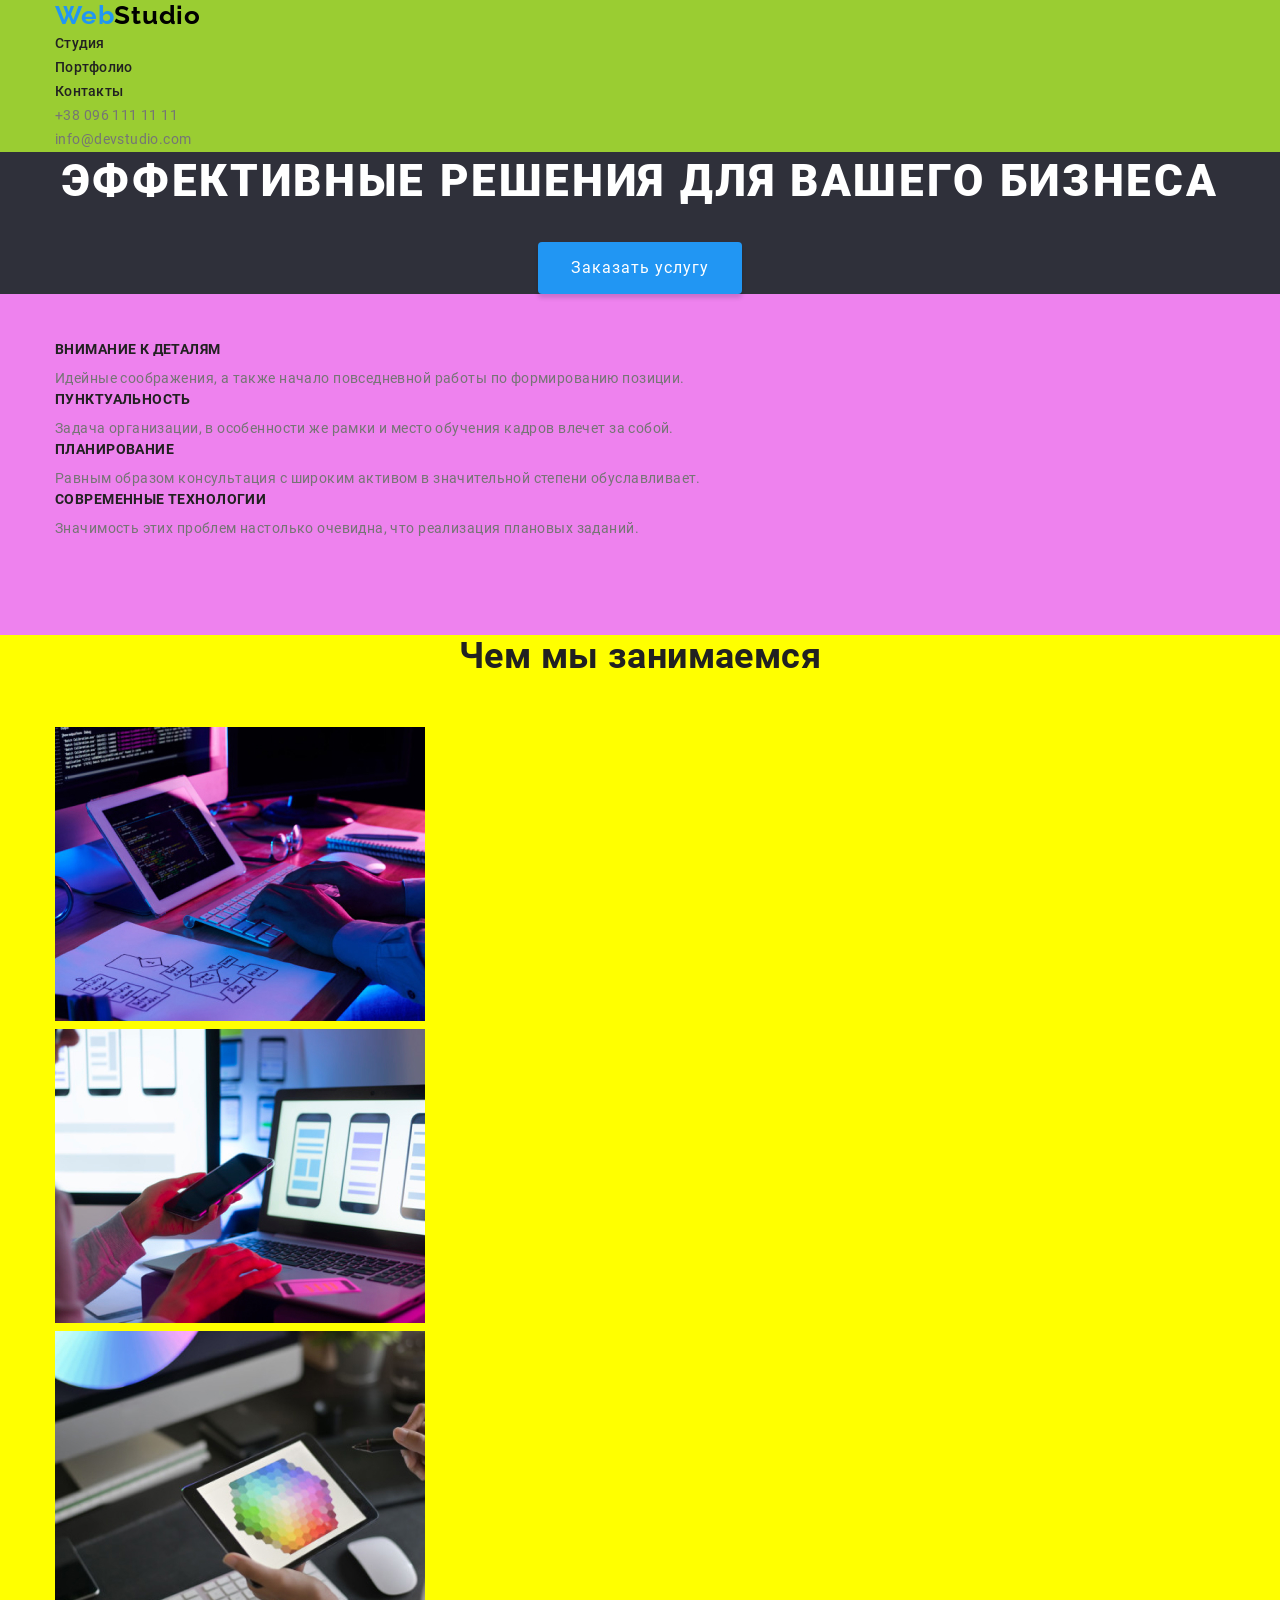
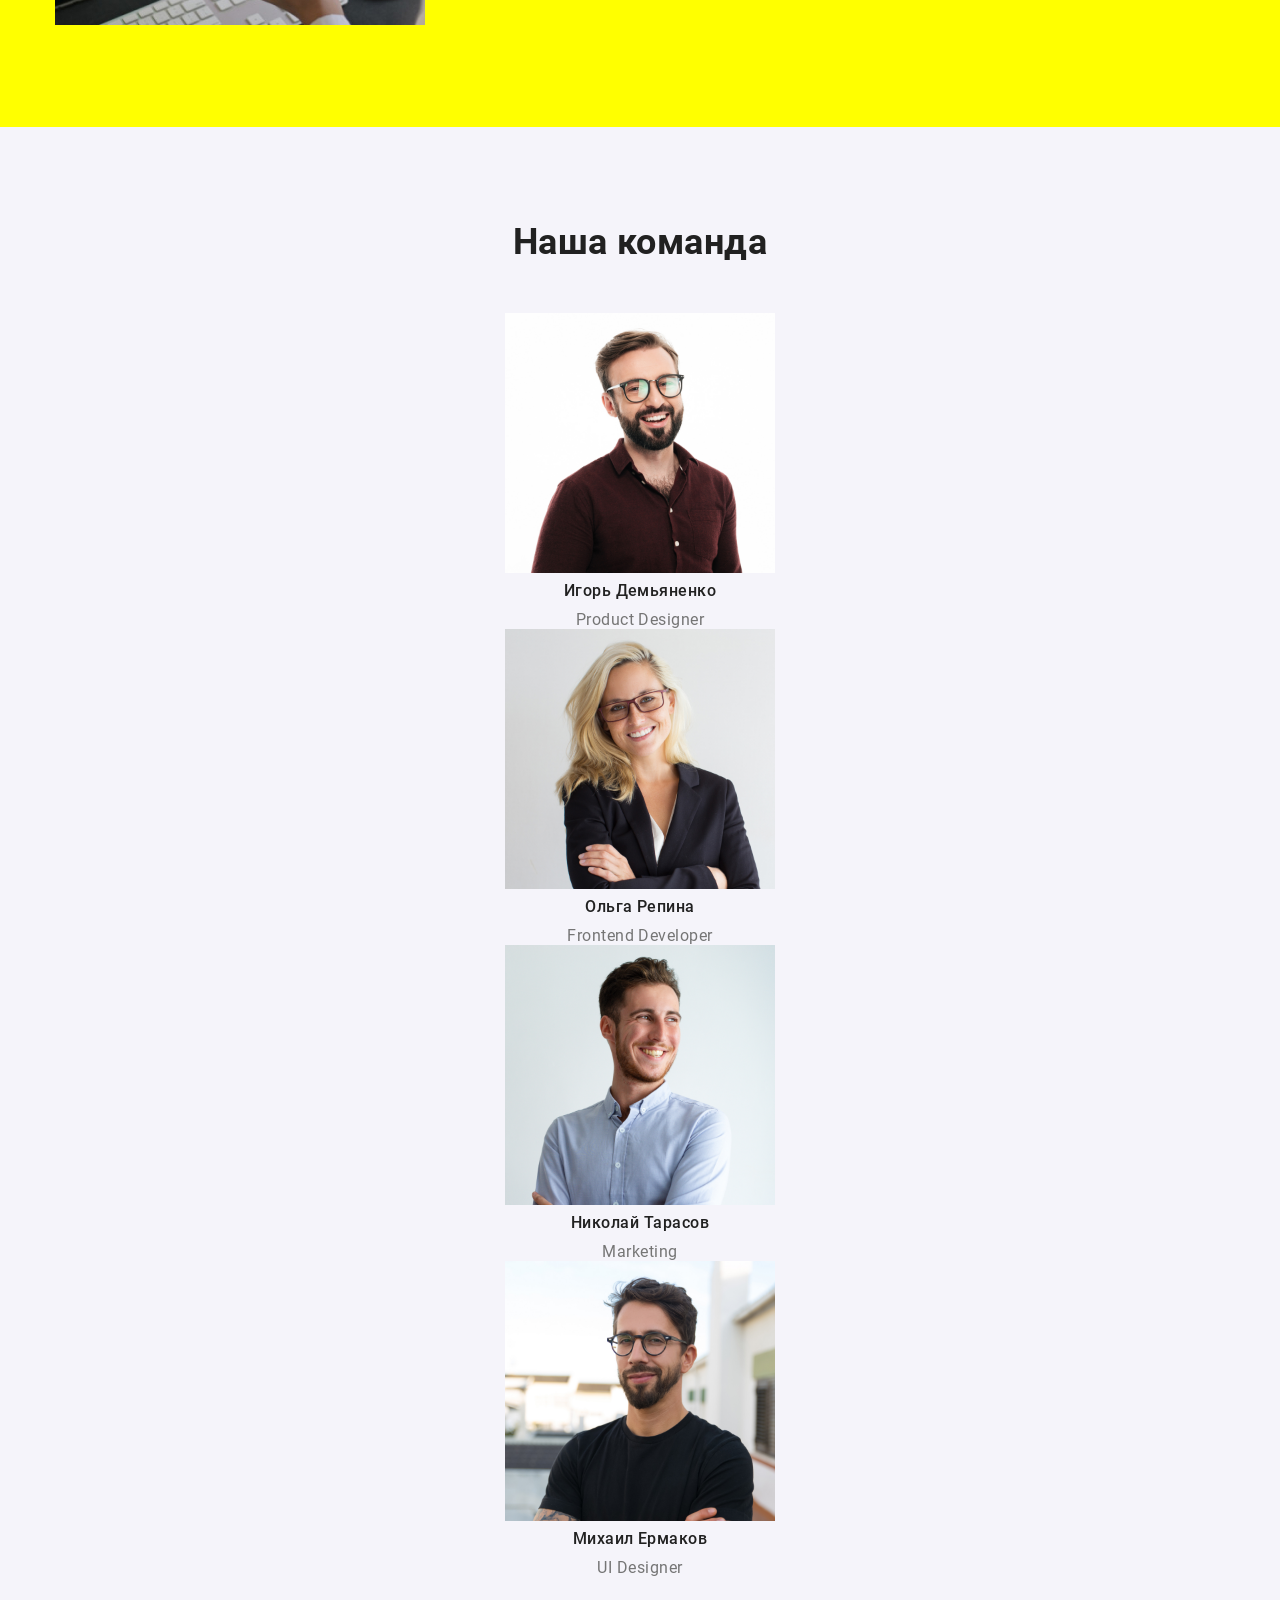
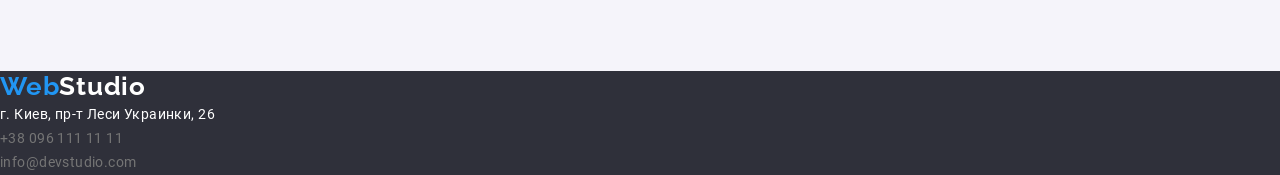
==== index.html @ e744182c "сделаны кнопки, размечены секции сделаны кнопки, размечены секции" ====
<!DOCTYPE html>
<html lang="ru">
  <head>
    <meta charset="UTF-8" />
    <meta name="viewport" content="width=device-width, initial-scale=1.0" />
    <title>вебстудия 1 страница</title>
    <link href="https://fonts.googleapis.com/css2?family=Raleway:wght@700&display=swap" rel="stylesheet">
    <link rel="stylesheet" href="https://cdnjs.cloudflare.com/ajax/libs/modern-normalize/1.0.0/modern-normalize.min.css" />
    <link rel="stylesheet" href="./css/styles.css">
  </head>
  <body>
    <!-- шапка сайта -->

    <header class="page-header">
      <div class="container">
        <nav>
        <a href="./index.html" class="logo"> Web<span class="logo-studio">Studio</span></a>

        <ul class="list">
          <li class="menu-item"><a href="./index.html" class="link menu-link">Студия</a></li>
          <li class="menu-item"><a href="./portfolio.html" class="link menu-link">Портфолио</a></li>
          <li class="menu-item"><a href="#contacts" class="link menu-link">Контакты</a></li>
        </ul>
        </nav>

        <ul class="list">
        <li><a href="tel:+380961111111" class="link">+38 096 111 11 11</a></li>
        <li><a href="mailto:info@devstudio.com" class="link">info@devstudio.com</a></li>
        </ul>
      </div>
    </header>

    <main>
      <!-- герой -->
      <section class="hero dark-bg">
        <div class="container">
          <h1 class="hero-title">Эффективные решения для вашего бизнеса</h1>
          <button class="btn" type="button">Заказать услугу</button>
        </div>        
      </section>

      <!-- особенности -->
      <section class="special">
        <div class="container">
          <h2 class="section-title" hidden>Особенности</h2>
          <ul class="list">
            <li>
              <h3 class="details-title">Внимание к деталям</h3>
              <p class="features-p">
                Идейные соображения, а также начало повседневной работы по
                формированию позиции.
              </p>
            </li>
            <li>
              <h3 class="details-title">Пунктуальность</h3>
              <p class="features-p">
                Задача организации, в особенности же рамки и место обучения кадров
                влечет за собой.
              </p>
            </li>
            <li>
              <h3 class="details-title">Планирование</h3>
              <p class="features-p">
                Равным образом консультация с широким активом в значительной
                степени обуславливает.
              </p>
            </li>
            <li>
              <h3 class="details-title">Современные технологии</h3>
              <p class="features-p">
                Значимость этих проблем настолько очевидна, что реализация
                плановых заданий.
              </p>
            </li>
          </ul>

        </div>

        
      </section>
      <!-- чем мы занимаемся -->
      <section class="exerciser">
        <div class="container">
          <h2 class="section-title">Чем мы занимаемся</h2>          
          <ul class="list">
            <li><img src="./images/box1.jpg" alt="картинка1" width="370" /></li>
            <li><img src="./images/box2.jpg" alt="картинка2" width="370" /></li>
            <li><img src="./images/box3.jpg" alt="картинка3" width="370" /></li>
          </ul>
        </div>
      </section>
      <!-- наша команда -->
      <section class="team">
        <div class="container">
          <h2 class="section-title">Наша команда</h2>
          
          <ul class="list">
            <li class="team-item">
              <img src="./images/team/foto1.jpg" alt="Игорь Демьяненко" width="270" />
              <h3 class="item-title">Игорь Демьяненко</h3>
              <p class="team-position">Product Designer</p>
            </li>
          
            <li class="team-item">
              <img src="./images//team/foto2.jpg" alt="Ольга Репина" width="270" />
              <h3 class="item-title">Ольга Репина</h3>
              <p class="team-position">Frontend Developer</p>
            </li>
          
            <li class="team-item">
              <img src="./images//team/foto3.jpg" alt="Николай Тарасов" width="270" />
              <h3 class="item-title">Николай Тарасов</h3>
              <p class="team-position">Marketing</p>
            </li>
          
            <li class="team-item">
              <img src="./images//team/foto4.jpg" alt="Михаил Ермаков" width="270" />
              <h3 class="item-title">Михаил Ермаков</h3>
              <p class="team-position">UI Designer</p>
            </li>
          </ul>

        </div>
        
      </section>
    </main>

    <!--подвал страницы-->
    <footer class="dark-bg">
      <a href="./index.html" class="logo"> Web<span class="logofooter-studio">Studio</span></a>

      <address class="addres-style" id="contacts">
        <ul class="list">
          <li><a href="https://goo.gl/maps/w4ZzttCR3XMQxua66" class="link addres" target="_blank" rel="noopener noreferer">г. Киев, пр-т Леси Украинки, 26</a></li>
          <li><a href="tel:+380961111111" class="link">+38 096 111 11 11</a></li>
          <li><a href="mailto:info@devstudio.com" class="link">info@devstudio.com</a></li>
        </ul>
      
      </address>
    </footer>
  </body>
</html>
---- css/styles.css ----
/* roboto-regular - latin_cyrillic */
@font-face {
  font-family: "Roboto";
  font-style: normal;
  font-weight: 400;
  src: url("../fonts/roboto/roboto-v20-latin_cyrillic-regular.eot"); /* IE9 Compat Modes */
  src: local("Roboto"), local("Roboto-Regular"),
    url("../fonts/roboto/roboto-v20-latin_cyrillic-regular.eot?#iefix")
      format("embedded-opentype"),
    /* IE6-IE8 */ url("../fonts/roboto/roboto-v20-latin_cyrillic-regular.woff2")
      format("woff2"),
    /* Super Modern Browsers */
      url("../fonts/roboto/roboto-v20-latin_cyrillic-regular.woff")
      format("woff"),
    /* Modern Browsers */
      url("../fonts/roboto/roboto-v20-latin_cyrillic-regular.ttf")
      format("truetype"),
    /* Safari, Android, iOS */
      url("../fonts/roboto/roboto-v20-latin_cyrillic-regular.svg#Roboto")
      format("svg"); /* Legacy iOS */
}
/* roboto-500 - latin_cyrillic */
@font-face {
  font-family: "Roboto";
  font-style: normal;
  font-weight: 500;
  src: url("../fonts/roboto/roboto-v20-latin_cyrillic-500.eot");
  src: local("Roboto Medium"), local("Roboto-Medium"),
    url("../fonts/roboto/roboto-v20-latin_cyrillic-500.eot?#iefix")
      format("embedded-opentype"),
    url("../fonts/roboto/roboto-v20-latin_cyrillic-500.woff2") format("woff2"),
    url("../fonts/roboto/roboto-v20-latin_cyrillic-500.woff") format("woff"),
    url("../fonts/roboto/roboto-v20-latin_cyrillic-500.ttf") format("truetype"),
    url("../fonts/roboto/roboto-v20-latin_cyrillic-500.svg#Roboto")
      format("svg");
}
/* roboto-700 - latin_cyrillic */
@font-face {
  font-family: "Roboto";
  font-style: normal;
  font-weight: 700;
  src: url("../fonts/roboto/roboto-v20-latin_cyrillic-700.eot"); /* IE9 Compat Modes */
  src: local("Roboto Bold"), local("Roboto-Bold"),
    url("../fonts/roboto/roboto-v20-latin_cyrillic-700.eot?#iefix")
      format("embedded-opentype"),
    /* IE6-IE8 */ url("../fonts/roboto/roboto-v20-latin_cyrillic-700.woff2")
      format("woff2"),
    /* Super Modern Browsers */
      url("../fonts/roboto/roboto-v20-latin_cyrillic-700.woff") format("woff"),
    /* Modern Browsers */
      url("../fonts/roboto/roboto-v20-latin_cyrillic-700.ttf")
      format("truetype"),
    /* Safari, Android, iOS */
      url("../fonts/roboto/roboto-v20-latin_cyrillic-700.svg#Roboto")
      format("svg"); /* Legacy iOS */
}
/* roboto-900 - latin_cyrillic */
@font-face {
  font-family: "Roboto";
  font-style: normal;
  font-weight: 900;
  src: url("../fonts/roboto/roboto-v20-latin_cyrillic-900.eot"); /* IE9 Compat Modes */
  src: local("Roboto Black"), local("Roboto-Black"),
    url("../fonts/roboto/roboto-v20-latin_cyrillic-900.eot?#iefix")
      format("embedded-opentype"),
    /* IE6-IE8 */ url("../fonts/roboto/roboto-v20-latin_cyrillic-900.woff2")
      format("woff2"),
    /* Super Modern Browsers */
      url("../fonts/roboto/roboto-v20-latin_cyrillic-900.woff") format("woff"),
    /* Modern Browsers */
      url("../fonts/roboto/roboto-v20-latin_cyrillic-900.ttf")
      format("truetype"),
    /* Safari, Android, iOS */
      url("../fonts/roboto/roboto-v20-latin_cyrillic-900.svg#Roboto")
      format("svg"); /* Legacy iOS */
}

html {
  box-sizing: border-box;
}
*,
*::before,
*::after {
  box-sizing: inherit;
}

img {
  display: inline-block;
  max-width: 100%;
  height: auto;
}

h1,
h2,
h3,
p {
  margin-top: 0;
}

.container {
  width: 1200px;
  padding-left: 15px;
  padding-right: 15px;
  margin-left: auto;
  margin-right: auto;
}

.page-header {
  background-color: yellowgreen;
}
.special {
  padding-top: 47px;
  padding-bottom: 94px;
  background-color: violet;
}

.exerciser {
  padding-bottom: 94px;
  background-color: yellow;
}
.container-progect {
  width: 1200px;
  padding-left: 15px;
  padding-right: 15px;
  background-color: violet;
  margin-left: auto;
  margin-right: auto;
}

:root {
  --main-text-cl: #757575;
  --accent-cl: #2196f3;
  --title-cl: #212121;
  --section-cl: #f5f4fa;
  --white-cl: #ffffff;
  --hero-cl: #2f303a;
  --footer-cl: #000000;
}

body {
  font-family: "Roboto", sans-serif;
  font-size: 14px;
  line-height: 1.714;
  letter-spacing: 0.03em;
  color: var(--main-text-cl);
  margin: 0;
}

.logo {
  font-family: Raleway;
  font-style: normal;
  font-weight: 700;
  font-size: 26px;
  line-height: 1.192;
  letter-spacing: 0.03em;
  color: var(--accent-cl);
  text-decoration: none;
}

.logo-studio {
  color: black;
}

.logofooter-studio {
  color: white;
}

.link {
  color: inherit;
  text-decoration: none;
}
.link:hover,
.link:focus {
  color: var(--accent-cl);
}

.hero {
  text-align: center;
}

.hero-title {
  font-family: inherit;
  font-weight: 900;
  font-size: 44px;
  line-height: 1.36;
  letter-spacing: 0.06em;
  text-transform: uppercase;
  color: var(--white-cl);
  margin-bottom: 30px;
}

.btn {
  font-family: inherit;
  font-weight: 400;
  font-size: 16px;
  line-height: 1.875;
  letter-spacing: 0.06em;
  text-align: center;
  border-radius: 4px;
  box-shadow: 0px 4px 4px rgba(0, 0, 0, 0.15);
  color: var(--white-cl);
  background-color: var(--accent-cl);
  padding: 10px 32px;
  display: inline-block;
  min-width: 200px;
  border: 1px solid transparent;
}

.btn:hover,
.btn:focus {
  color: var(--accent-cl);
  background-color: var(--white-cl);
}

.section-title {
  font-family: inherit;
  font-weight: 700;
  font-size: 36px;
  line-height: 1.167;
  text-align: center;
  color: var(--title-cl);
  margin-bottom: 50px;
}

.details-title {
  font-weight: 700;
  font-size: 14px;
  line-height: 1.1429;
  letter-spacing: 0.03em;
  text-transform: uppercase;
  color: var(--title-cl);
  margin-bottom: 10px;
}

.features-p {
  margin-bottom: 0;
}
.filtr {
  margin-bottom: 34px;
}
.btn-filtr {
  font-family: inherit;
  font-weight: 500;
  font-size: 16px;
  line-height: 1.625;
  letter-spacing: 0.03em;
  color: var(--title-cl);
  background-color: var(--section-cl);
  display: inline-block;
  text-align: center;
  border-radius: 4px;
  padding: 6px 22px;
  min-width: 73px;
  border: 1px solid transparent;
}

.btn-filtr:hover,
.btn-filtr:focus {
  color: var(--white-cl);
  background-color: var(--accent-cl);
}

.menu-link {
  font-weight: 500;
  font-size: 14px;
  line-height: 1.143;
  letter-spacing: 0.02em;
  color: var(--title-cl);
}

.team {
  padding-top: 94px;
  padding-bottom: 94px;
  background-color: var(--section-cl);
}
.item-title {
  font-weight: 500;
  font-size: 16px;
  line-height: 1.1875;
  letter-spacing: 0.03em;
  color: var(--title-cl);
  margin-bottom: 10px;
}

.team-position {
  font-weight: 400;
  font-size: 16px;
  line-height: 1.1875;
  letter-spacing: 0.03em;
  color: var(--main-text-cl);
  margin-bottom: 0;
}
.team-item {
  text-align: center;
}

.addres {
  color: var(--white-cl);
}
.addres-style {
  font-style: normal;
}
.dark-bg {
  background-color: var(--hero-cl);
}

.list {
  list-style: none;
  padding: 0;
  margin: 0;
}

.projects {
  font-weight: 700;
  font-size: 18px;
  line-height: 2;
  letter-spacing: 0.06em;
  color: var(--title-cl);
  margin-bottom: 4px;
}
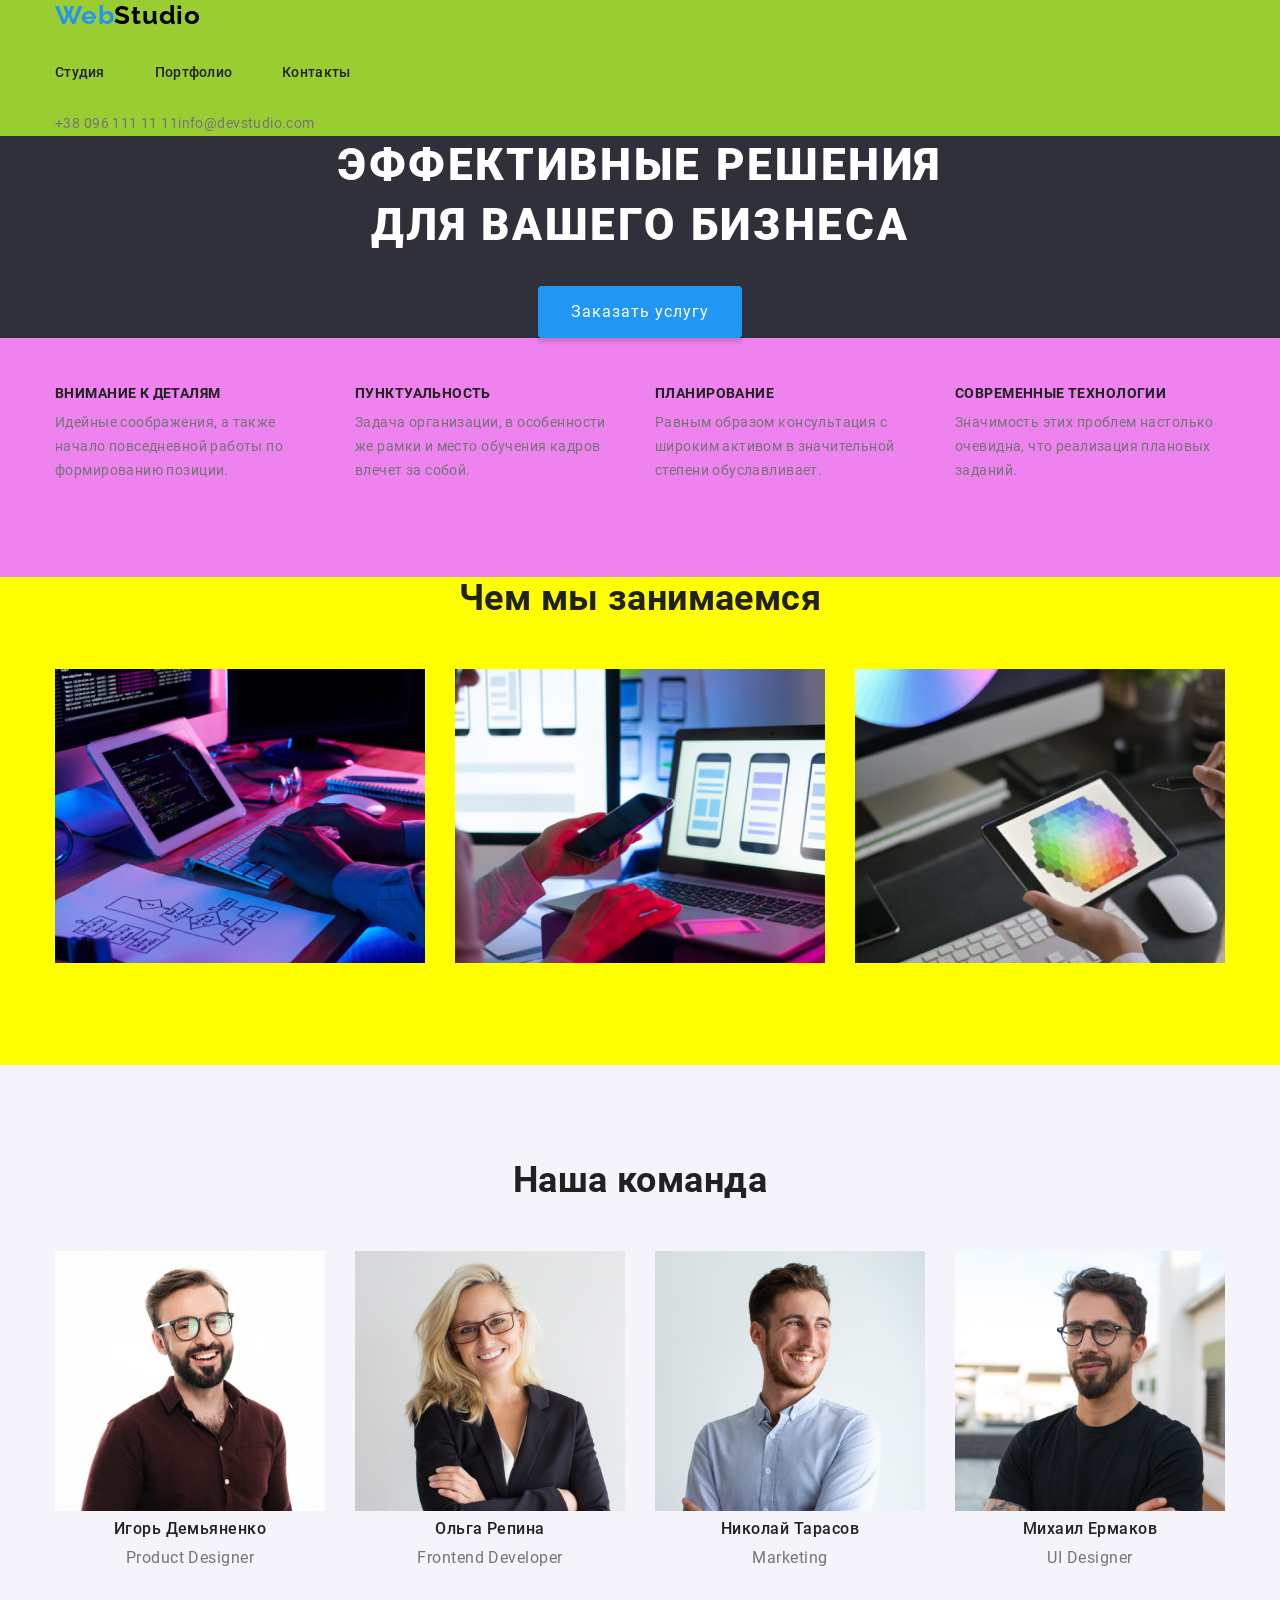
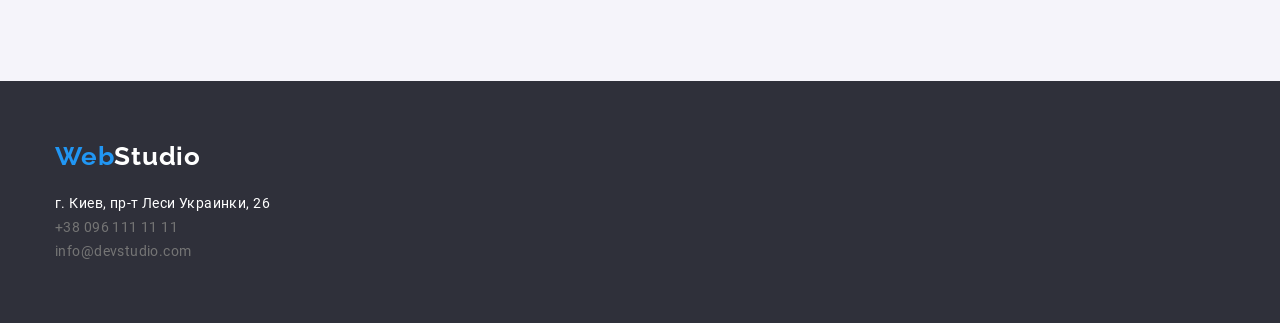
==== commit de98fe9e: "сделаны некоторые секции и блоки" ====
--- a/index.html
+++ b/index.html
@@ -16,16 +16,16 @@
         <nav>
         <a href="./index.html" class="logo"> Web<span class="logo-studio">Studio</span></a>
 
-        <ul class="list">
-          <li class="menu-item"><a href="./index.html" class="link menu-link">Студия</a></li>
-          <li class="menu-item"><a href="./portfolio.html" class="link menu-link">Портфолио</a></li>
-          <li class="menu-item"><a href="#contacts" class="link menu-link">Контакты</a></li>
+        <ul class="list site-nav">
+          <li class="item"><a href="./index.html" class="link">Студия</a></li>
+          <li class="item"><a href="./portfolio.html" class="link">Портфолио</a></li>
+          <li class="item"><a href="#contacts" class="link">Контакты</a></li>
         </ul>
         </nav>
 
-        <ul class="list">
-        <li><a href="tel:+380961111111" class="link">+38 096 111 11 11</a></li>
-        <li><a href="mailto:info@devstudio.com" class="link">info@devstudio.com</a></li>
+        <ul class="list auth-nav">
+        <li class="item><a href="tel:+380961111111" class="link">+38 096 111 11 11</a></li>
+        <li class="item><a href="mailto:info@devstudio.com" class="link">info@devstudio.com</a></li>
         </ul>
       </div>
     </header>
@@ -33,7 +33,7 @@
     <main>
       <!-- герой -->
       <section class="hero dark-bg">
-        <div class="container">
+        <div class="hero-content">
           <h1 class="hero-title">Эффективные решения для вашего бизнеса</h1>
           <button class="btn" type="button">Заказать услугу</button>
         </div>        
@@ -43,29 +43,29 @@
       <section class="special">
         <div class="container">
           <h2 class="section-title" hidden>Особенности</h2>
-          <ul class="list">
-            <li>
+          <ul class="list features">
+            <li class="features-box">
               <h3 class="details-title">Внимание к деталям</h3>
               <p class="features-p">
                 Идейные соображения, а также начало повседневной работы по
                 формированию позиции.
               </p>
             </li>
-            <li>
+            <li class="features-box">
               <h3 class="details-title">Пунктуальность</h3>
               <p class="features-p">
                 Задача организации, в особенности же рамки и место обучения кадров
                 влечет за собой.
               </p>
             </li>
-            <li>
+            <li class="features-box">
               <h3 class="details-title">Планирование</h3>
               <p class="features-p">
                 Равным образом консультация с широким активом в значительной
                 степени обуславливает.
               </p>
             </li>
-            <li>
+            <li class="features-box">
               <h3 class="details-title">Современные технологии</h3>
               <p class="features-p">
                 Значимость этих проблем настолько очевидна, что реализация
@@ -82,7 +82,7 @@
       <section class="exerciser">
         <div class="container">
           <h2 class="section-title">Чем мы занимаемся</h2>          
-          <ul class="list">
+          <ul class="list features">
             <li><img src="./images/box1.jpg" alt="картинка1" width="370" /></li>
             <li><img src="./images/box2.jpg" alt="картинка2" width="370" /></li>
             <li><img src="./images/box3.jpg" alt="картинка3" width="370" /></li>
@@ -94,7 +94,7 @@
         <div class="container">
           <h2 class="section-title">Наша команда</h2>
           
-          <ul class="list">
+          <ul class="list team-display">
             <li class="team-item">
               <img src="./images/team/foto1.jpg" alt="Игорь Демьяненко" width="270" />
               <h3 class="item-title">Игорь Демьяненко</h3>
@@ -118,6 +118,7 @@
               <h3 class="item-title">Михаил Ермаков</h3>
               <p class="team-position">UI Designer</p>
             </li>
+                        
           </ul>
 
         </div>
@@ -126,17 +127,18 @@
     </main>
 
     <!--подвал страницы-->
-    <footer class="dark-bg">
-      <a href="./index.html" class="logo"> Web<span class="logofooter-studio">Studio</span></a>
-
-      <address class="addres-style" id="contacts">
-        <ul class="list">
-          <li><a href="https://goo.gl/maps/w4ZzttCR3XMQxua66" class="link addres" target="_blank" rel="noopener noreferer">г. Киев, пр-т Леси Украинки, 26</a></li>
-          <li><a href="tel:+380961111111" class="link">+38 096 111 11 11</a></li>
-          <li><a href="mailto:info@devstudio.com" class="link">info@devstudio.com</a></li>
-        </ul>
-      
-      </address>
+    <footer class="dark-bg footer">
+      <div class="container">
+        <a href="./index.html" class="logo"> Web<span class="logofooter-studio">Studio</span></a>
+        <address id="contacts">
+          <ul class="list addres">
+              <li><a href="https://goo.gl/maps/w4ZzttCR3XMQxua66" class="link addres-style" target="_blank" rel="noopener noreferer">г.
+        Киев, пр-т Леси Украинки, 26</a></li>
+              <li><a href="tel:+380961111111" class="link">+38 096 111 11 11</a></li>
+              <li><a href="mailto:info@devstudio.com" class="link">info@devstudio.com</a></li>
+          </ul>
+        </address>
+      </div>     
     </footer>
   </body>
 </html>
--- a/css/styles.css
+++ b/css/styles.css
@@ -75,58 +75,6 @@
       format("svg"); /* Legacy iOS */
 }
 
-html {
-  box-sizing: border-box;
-}
-*,
-*::before,
-*::after {
-  box-sizing: inherit;
-}
-
-img {
-  display: inline-block;
-  max-width: 100%;
-  height: auto;
-}
-
-h1,
-h2,
-h3,
-p {
-  margin-top: 0;
-}
-
-.container {
-  width: 1200px;
-  padding-left: 15px;
-  padding-right: 15px;
-  margin-left: auto;
-  margin-right: auto;
-}
-
-.page-header {
-  background-color: yellowgreen;
-}
-.special {
-  padding-top: 47px;
-  padding-bottom: 94px;
-  background-color: violet;
-}
-
-.exerciser {
-  padding-bottom: 94px;
-  background-color: yellow;
-}
-.container-progect {
-  width: 1200px;
-  padding-left: 15px;
-  padding-right: 15px;
-  background-color: violet;
-  margin-left: auto;
-  margin-right: auto;
-}
-
 :root {
   --main-text-cl: #757575;
   --accent-cl: #2196f3;
@@ -137,6 +85,10 @@
   --footer-cl: #000000;
 }
 
+html {
+  box-sizing: border-box;
+}
+
 body {
   font-family: "Roboto", sans-serif;
   font-size: 14px;
@@ -146,6 +98,107 @@
   margin: 0;
 }
 
+h1,
+h2,
+h3,
+p {
+  margin-top: 0;
+}
+
+img {
+  display: inline-block;
+  max-width: 100%;
+  height: auto;
+}
+
+*,
+*::before,
+*::after {
+  box-sizing: inherit;
+}
+
+.container {
+  width: 1200px;
+  padding-left: 15px;
+  padding-right: 15px;
+  margin-left: auto;
+  margin-right: auto;
+}
+
+.page-header {
+  background-color: yellowgreen;
+}
+.site-nav {
+  display: flex;
+  /* width: 294px;
+  justify-content: space-between; Задать вопрос в табличку*/
+}
+.site-nav .item:not(:last-child) {
+  margin-right: 50px;
+}
+.site-nav .link {
+  display: block;
+  padding-top: 32px;
+  padding-bottom: 32px;
+
+  color: var(--title-cl);
+  font-weight: 500;
+  font-size: 14px;
+  line-height: 1.143;
+  letter-spacing: 0.02em;
+}
+.auth-nav {
+  display: flex;
+}
+.auth-nav .item:not(:last-child) {
+  margin-right: 50px;
+}
+.nav-progect {
+  display: flex;
+  justify-content: space-between;
+  width: 611px;
+}
+.progect-set {
+  display: flex;
+  flex-wrap: wrap;
+  justify-content: space-between;
+}
+.features {
+  display: flex;
+  justify-content: space-between;
+}
+.features-box {
+  width: 270px;
+  padding-right: ;
+}
+.features-p {
+  margin-bottom: 0;
+}
+.team-display {
+  display: flex;
+  justify-content: space-between;
+}
+.special {
+  padding-top: 47px;
+  padding-bottom: 94px;
+  background-color: violet;
+}
+
+.exerciser {
+  padding-bottom: 94px;
+  background-color: yellow;
+}
+.progect-container {
+  width: 1200px;
+  padding-left: 15px;
+  padding-right: 15px;
+  padding-top: 94px;
+  padding-bottom: 94px;
+  margin-left: auto;
+  margin-right: auto;
+  background-color: violet;
+}
+
 .logo {
   font-family: Raleway;
   font-style: normal;
@@ -163,6 +216,8 @@
 
 .logofooter-studio {
   color: white;
+  margin-bottom: 20px;
+  display: inline-block;
 }
 
 .link {
@@ -188,7 +243,11 @@
   color: var(--white-cl);
   margin-bottom: 30px;
 }
-
+.hero-content {
+  max-width: 696px;
+  margin-left: auto;
+  margin-right: auto;
+}
 .btn {
   font-family: inherit;
   font-weight: 400;
@@ -232,10 +291,9 @@
   margin-bottom: 10px;
 }
 
-.features-p {
-  margin-bottom: 0;
-}
 .filtr {
+  display: flex;
+  justify-content: center;
   margin-bottom: 34px;
 }
 .btn-filtr {
@@ -252,6 +310,7 @@
   padding: 6px 22px;
   min-width: 73px;
   border: 1px solid transparent;
+  margin-bottom: 16px;
 }
 
 .btn-filtr:hover,
@@ -261,11 +320,6 @@
 }
 
 .menu-link {
-  font-weight: 500;
-  font-size: 14px;
-  line-height: 1.143;
-  letter-spacing: 0.02em;
-  color: var(--title-cl);
 }
 
 .team {
@@ -288,18 +342,24 @@
   line-height: 1.1875;
   letter-spacing: 0.03em;
   color: var(--main-text-cl);
-  margin-bottom: 0;
+  margin-bottom: 20px;
 }
 .team-item {
   text-align: center;
 }
 
 .addres {
+  font-style: normal;
+}
+
+.addres-style {
   color: var(--white-cl);
 }
-.addres-style {
-  font-style: normal;
-}
+/*
+.addres:not(:last-child) {
+  margin-bottom: 6px;
+}
+*/
 .dark-bg {
   background-color: var(--hero-cl);
 }
@@ -310,6 +370,11 @@
   margin: 0;
 }
 
+.footer {
+  padding-top: 60px;
+  padding-bottom: 60px;
+}
+
 .projects {
   font-weight: 700;
   font-size: 18px;
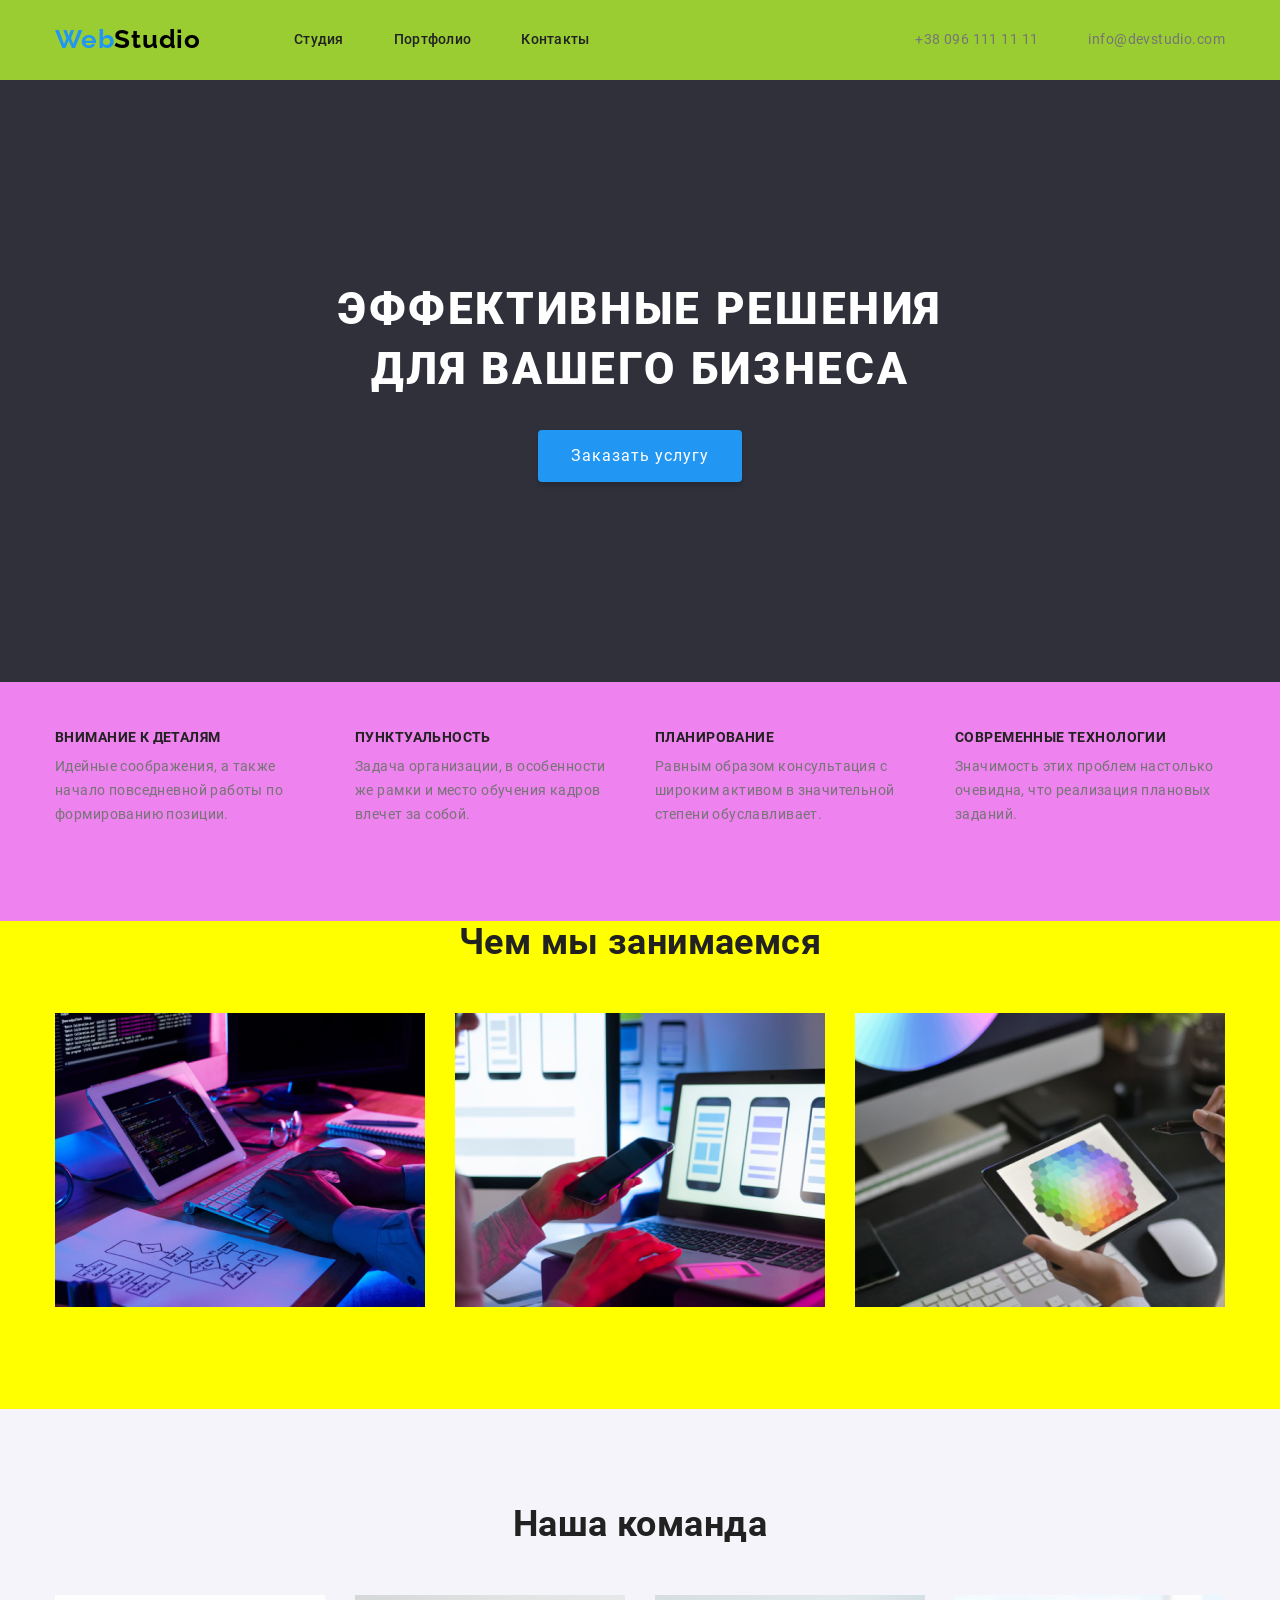
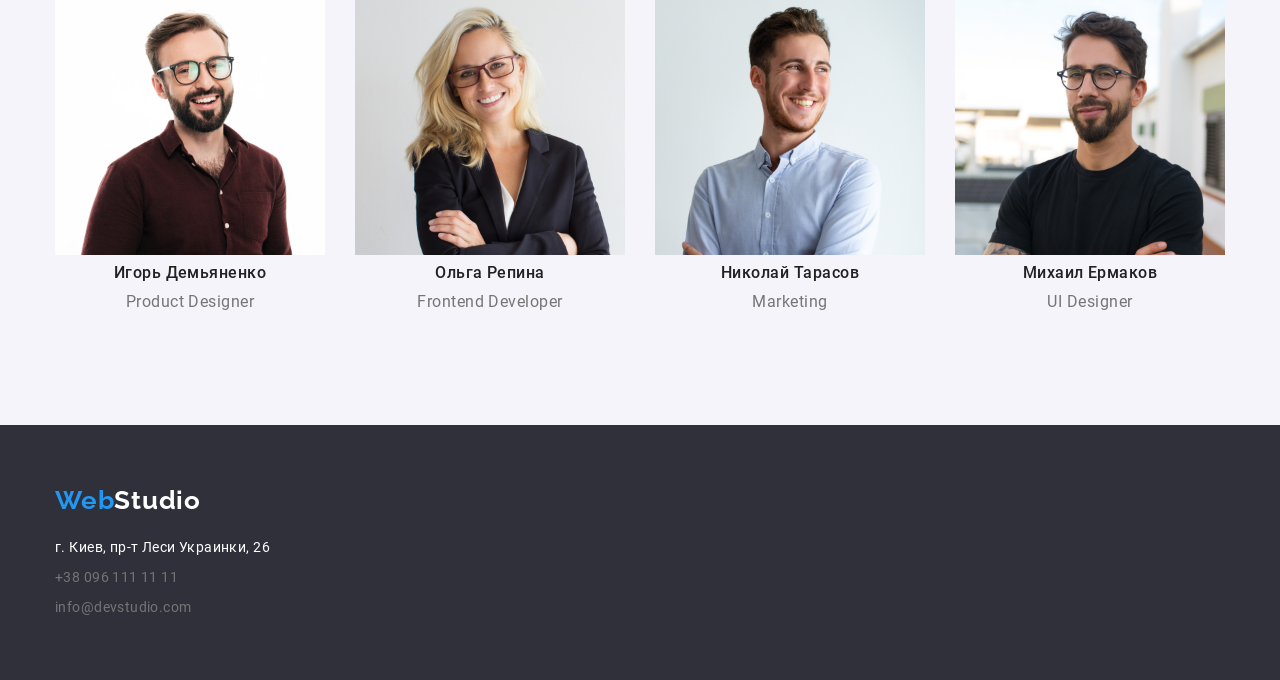
==== commit fe11655f: "сдеана разметка, сетка сдеана разметка, сетка с применением формул calc, секции залиты цветом." ====
--- a/index.html
+++ b/index.html
@@ -12,8 +12,8 @@
     <!-- шапка сайта -->
 
     <header class="page-header">
-      <div class="container">
-        <nav>
+      <div class="container header-container">
+        <nav class="navigation">
         <a href="./index.html" class="logo"> Web<span class="logo-studio">Studio</span></a>
 
         <ul class="list site-nav">
@@ -24,8 +24,8 @@
         </nav>
 
         <ul class="list auth-nav">
-        <li class="item><a href="tel:+380961111111" class="link">+38 096 111 11 11</a></li>
-        <li class="item><a href="mailto:info@devstudio.com" class="link">info@devstudio.com</a></li>
+        <li class="item"><a href="tel:+380961111111" class="link">+38 096 111 11 11</a></li>
+        <li class="item"><a href="mailto:info@devstudio.com" class="link">info@devstudio.com</a></li>
         </ul>
       </div>
     </header>
@@ -94,7 +94,7 @@
         <div class="container">
           <h2 class="section-title">Наша команда</h2>
           
-          <ul class="list team-display">
+          <ul class="list team-list">
             <li class="team-item">
               <img src="./images/team/foto1.jpg" alt="Игорь Демьяненко" width="270" />
               <h3 class="item-title">Игорь Демьяненко</h3>
@@ -132,10 +132,10 @@
         <a href="./index.html" class="logo"> Web<span class="logofooter-studio">Studio</span></a>
         <address id="contacts">
           <ul class="list addres">
-              <li><a href="https://goo.gl/maps/w4ZzttCR3XMQxua66" class="link addres-style" target="_blank" rel="noopener noreferer">г.
+              <li class="addres-item"><a href="https://goo.gl/maps/w4ZzttCR3XMQxua66" class="link addres-style" target="_blank" rel="noopener noreferer">г.
         Киев, пр-т Леси Украинки, 26</a></li>
-              <li><a href="tel:+380961111111" class="link">+38 096 111 11 11</a></li>
-              <li><a href="mailto:info@devstudio.com" class="link">info@devstudio.com</a></li>
+              <li class="addres-item"><a href="tel:+380961111111" class="link">+38 096 111 11 11</a></li>
+              <li class="addres-item"><a href="mailto:info@devstudio.com" class="link">info@devstudio.com</a></li>
           </ul>
         </address>
       </div>     
--- a/css/styles.css
+++ b/css/styles.css
@@ -125,22 +125,52 @@
   margin-right: auto;
 }
 
+.progect-container {
+  width: 1200px;
+  padding-left: 15px;
+  padding-right: 15px;
+  margin-top: 94px;
+  margin-bottom: 94px;
+  margin-left: auto;
+  margin-right: auto;
+  background-color: violet;
+}
+
+.list {
+  list-style: none;
+  padding: 0;
+  margin: 0;
+}
+
 .page-header {
+  padding-top: 24px;
+  padding-bottom: 25px;
   background-color: yellowgreen;
 }
 .site-nav {
-  display: flex;
-  /* width: 294px;
-  justify-content: space-between; Задать вопрос в табличку*/
+  display: inline-flex;
 }
 .site-nav .item:not(:last-child) {
   margin-right: 50px;
 }
+
+.header-container {
+  display: flex;
+  justify-content: flex-end;
+  align-items: center;
+}
+.page-header .logo {
+  margin-right: 93px;
+}
+
+.navigation {
+  display: flex;
+  align-items: center;
+  margin-right: auto;
+}
+
 .site-nav .link {
-  display: block;
-  padding-top: 32px;
-  padding-bottom: 32px;
-
+  display: inline-block;
   color: var(--title-cl);
   font-weight: 500;
   font-size: 14px;
@@ -161,8 +191,16 @@
 .progect-set {
   display: flex;
   flex-wrap: wrap;
-  justify-content: space-between;
-}
+  margin-left: -30px;
+  margin-top: -30px;
+}
+
+.progect-item {
+  margin-left: 30px;
+  margin-top: 30px;
+  flex-basis: calc(100% / 3 - 30px);
+}
+
 .features {
   display: flex;
   justify-content: space-between;
@@ -174,10 +212,7 @@
 .features-p {
   margin-bottom: 0;
 }
-.team-display {
-  display: flex;
-  justify-content: space-between;
-}
+
 .special {
   padding-top: 47px;
   padding-bottom: 94px;
@@ -188,16 +223,6 @@
   padding-bottom: 94px;
   background-color: yellow;
 }
-.progect-container {
-  width: 1200px;
-  padding-left: 15px;
-  padding-right: 15px;
-  padding-top: 94px;
-  padding-bottom: 94px;
-  margin-left: auto;
-  margin-right: auto;
-  background-color: violet;
-}
 
 .logo {
   font-family: Raleway;
@@ -230,6 +255,8 @@
 }
 
 .hero {
+  padding-top: 200px;
+  padding-bottom: 200px;
   text-align: center;
 }
 
@@ -318,10 +345,12 @@
   color: var(--white-cl);
   background-color: var(--accent-cl);
 }
-
-.menu-link {
-}
-
+.team-list {
+  display: flex;
+  flex-wrap: wrap;
+  margin-left: -30px;
+  margin-top: -30px;
+}
 .team {
   padding-top: 94px;
   padding-bottom: 94px;
@@ -345,6 +374,9 @@
   margin-bottom: 20px;
 }
 .team-item {
+  flex-basis: calc(100% / 4 - 30px);
+  margin-left: 30px;
+  margin-top: 30px;
   text-align: center;
 }
 
@@ -355,19 +387,13 @@
 .addres-style {
   color: var(--white-cl);
 }
-/*
-.addres:not(:last-child) {
+
+.addres-item:not(:last-child) {
   margin-bottom: 6px;
 }
-*/
+
 .dark-bg {
   background-color: var(--hero-cl);
-}
-
-.list {
-  list-style: none;
-  padding: 0;
-  margin: 0;
 }
 
 .footer {
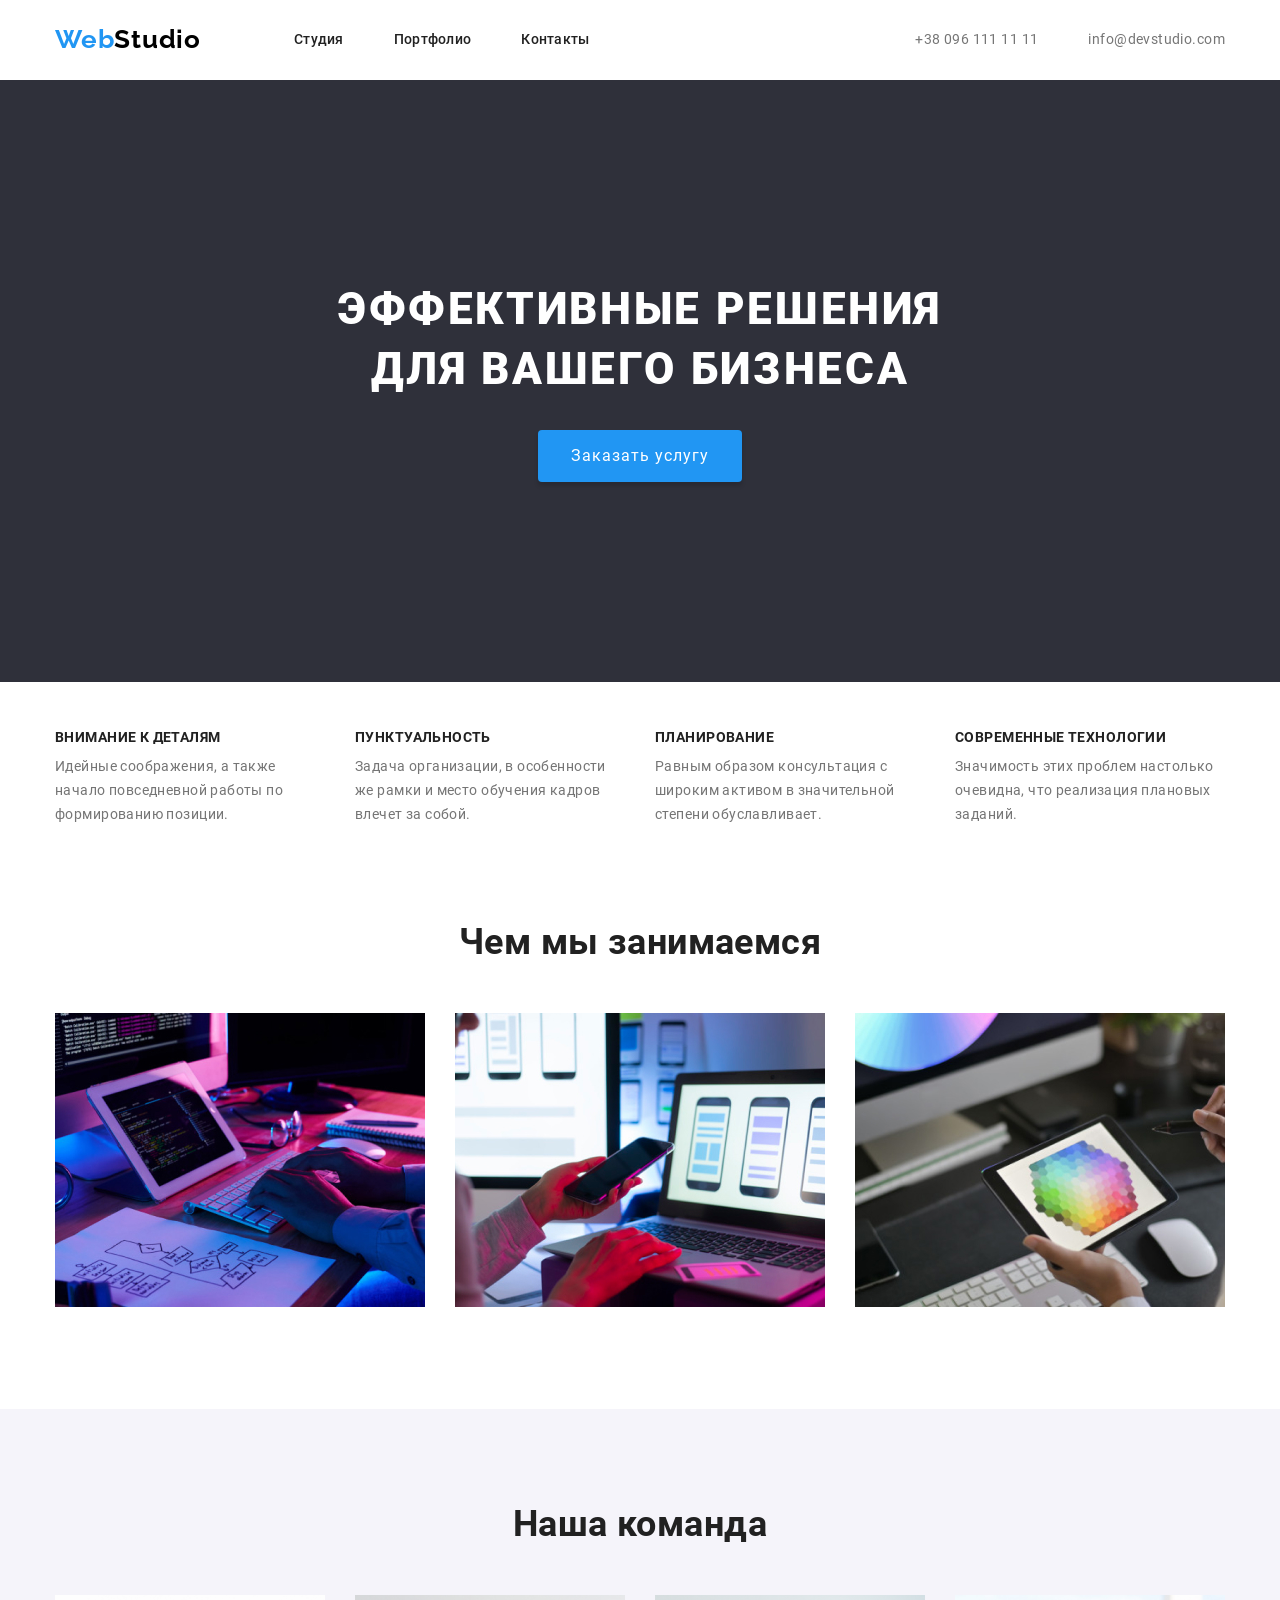
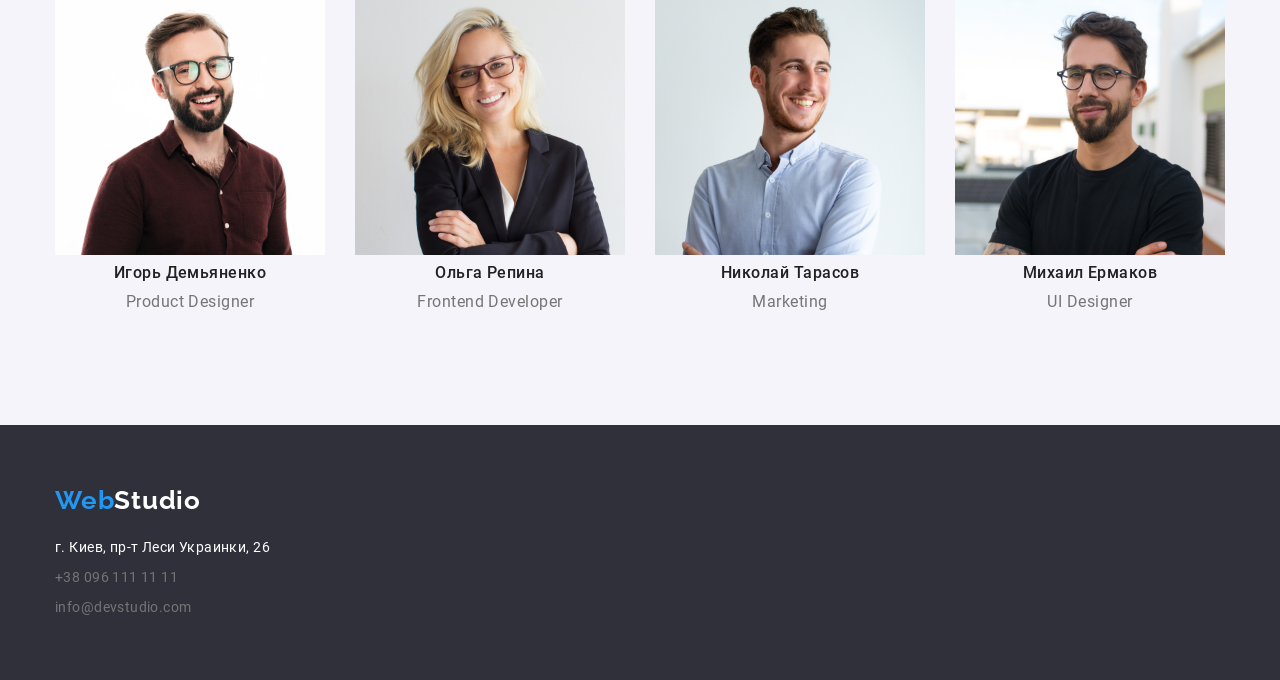
==== commit 8fd66415: "скрыли h2 заголовок через класс скрыли h2 заголовок через класс" ====
--- a/index.html
+++ b/index.html
@@ -42,7 +42,7 @@
       <!-- особенности -->
       <section class="special">
         <div class="container">
-          <h2 class="section-title" hidden>Особенности</h2>
+          <h2 class="section-title visually-hidden">Особенности</h2>
           <ul class="list features">
             <li class="features-box">
               <h3 class="details-title">Внимание к деталям</h3>
--- a/css/styles.css
+++ b/css/styles.css
@@ -117,6 +117,17 @@
   box-sizing: inherit;
 }
 
+.visually-hidden {
+  position: absolute !important;
+  clip: rect(1px 1px 1px 1px);
+  clip: rect(1px, 1px, 1px, 1px);
+  padding: 0 !important;
+  border: 0 !important;
+  height: 1px !important;
+  width: 1px !important;
+  overflow: hidden;
+}
+
 .container {
   width: 1200px;
   padding-left: 15px;
@@ -133,7 +144,7 @@
   margin-bottom: 94px;
   margin-left: auto;
   margin-right: auto;
-  background-color: violet;
+  /*background-color: violet;*/
 }
 
 .list {
@@ -145,7 +156,7 @@
 .page-header {
   padding-top: 24px;
   padding-bottom: 25px;
-  background-color: yellowgreen;
+  /*background-color: yellowgreen;*/
 }
 .site-nav {
   display: inline-flex;
@@ -216,12 +227,12 @@
 .special {
   padding-top: 47px;
   padding-bottom: 94px;
-  background-color: violet;
+  /*background-color: violet;*/
 }
 
 .exerciser {
   padding-bottom: 94px;
-  background-color: yellow;
+  /*background-color: yellow;*/
 }
 
 .logo {
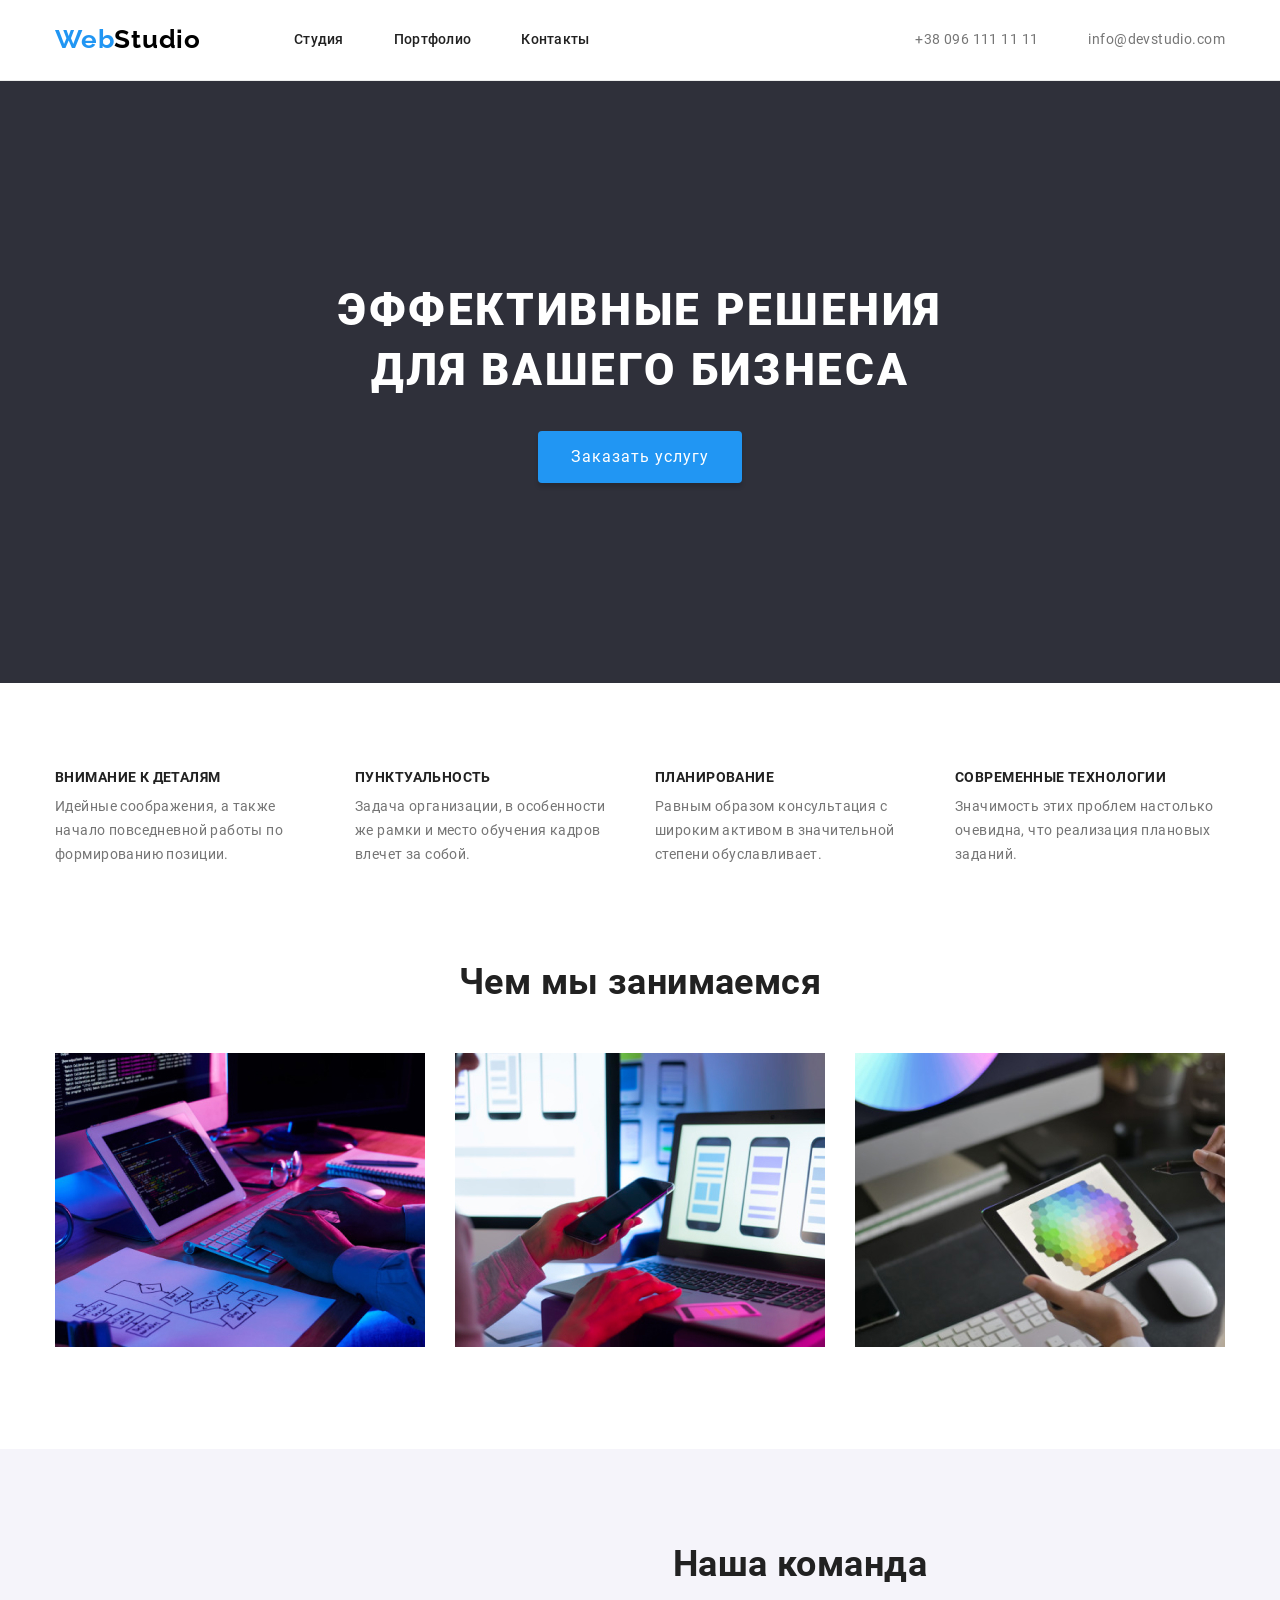
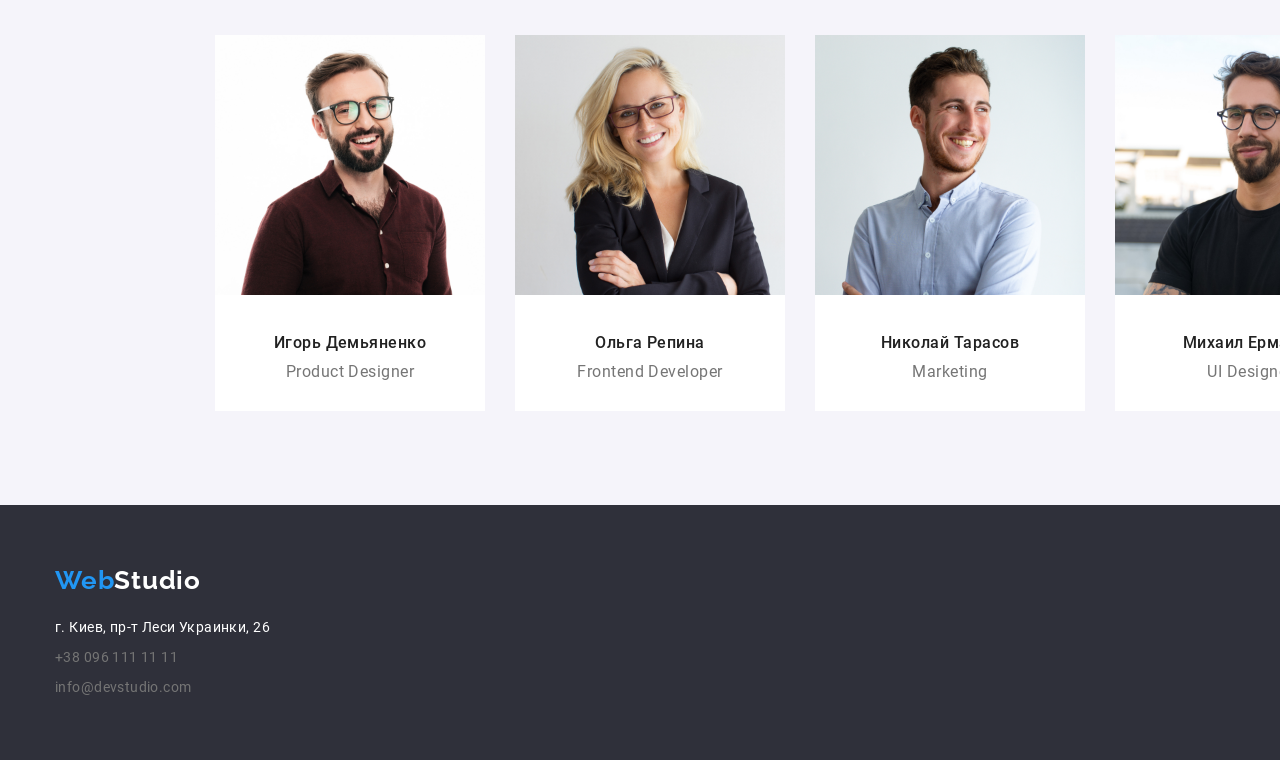
==== commit 00e0f527: "исправлены отступы, добаблены рамки исправлены отступы, добаблены рамки" ====
--- a/index.html
+++ b/index.html
@@ -93,33 +93,33 @@
       <section class="team">
         <div class="container">
           <h2 class="section-title">Наша команда</h2>
+          <ul class="list team-list">
+              <li class="team-item">
+                <img src="./images/team/foto1.jpg" alt="Игорь Демьяненко" width="270" />
+                <h3 class="item-title">Игорь Демьяненко</h3>
+                <p class="team-position">Product Designer</p>
+              </li>
+            
+              <li class="team-item">
+                <img src="./images//team/foto2.jpg" alt="Ольга Репина" width="270" />
+                <h3 class="item-title">Ольга Репина</h3>
+                <p class="team-position">Frontend Developer</p>
+              </li>
+            
+              <li class="team-item">
+                <img src="./images//team/foto3.jpg" alt="Николай Тарасов" width="270" />
+                <h3 class="item-title">Николай Тарасов</h3>
+                <p class="team-position">Marketing</p>
+              </li>
+            
+              <li class="team-item">
+                <img src="./images//team/foto4.jpg" alt="Михаил Ермаков" width="270" />
+                <h3 class="item-title">Михаил Ермаков</h3>
+                <p class="team-position">UI Designer</p>
+              </li>
+            </ul>        
           
-          <ul class="list team-list">
-            <li class="team-item">
-              <img src="./images/team/foto1.jpg" alt="Игорь Демьяненко" width="270" />
-              <h3 class="item-title">Игорь Демьяненко</h3>
-              <p class="team-position">Product Designer</p>
-            </li>
           
-            <li class="team-item">
-              <img src="./images//team/foto2.jpg" alt="Ольга Репина" width="270" />
-              <h3 class="item-title">Ольга Репина</h3>
-              <p class="team-position">Frontend Developer</p>
-            </li>
-          
-            <li class="team-item">
-              <img src="./images//team/foto3.jpg" alt="Николай Тарасов" width="270" />
-              <h3 class="item-title">Николай Тарасов</h3>
-              <p class="team-position">Marketing</p>
-            </li>
-          
-            <li class="team-item">
-              <img src="./images//team/foto4.jpg" alt="Михаил Ермаков" width="270" />
-              <h3 class="item-title">Михаил Ермаков</h3>
-              <p class="team-position">UI Designer</p>
-            </li>
-                        
-          </ul>
 
         </div>
         
--- a/css/styles.css
+++ b/css/styles.css
@@ -144,7 +144,8 @@
   margin-bottom: 94px;
   margin-left: auto;
   margin-right: auto;
-  /*background-color: violet;*/
+  /*
+  background-color: violet;*/
 }
 
 .list {
@@ -156,8 +157,10 @@
 .page-header {
   padding-top: 24px;
   padding-bottom: 25px;
-  /*background-color: yellowgreen;*/
-}
+  border-bottom: 1px solid #ececec;
+}
+/*background-color: yellowgreen;*/
+
 .site-nav {
   display: inline-flex;
 }
@@ -210,22 +213,42 @@
   margin-left: 30px;
   margin-top: 30px;
   flex-basis: calc(100% / 3 - 30px);
-}
-
+  background-color: var(--white-cl);
+  border: 1px solid #eeeeee;
+}
+.projects {
+  font-weight: 700;
+  font-size: 18px;
+  line-height: 2;
+  letter-spacing: 0.06em;
+  color: var(--title-cl);
+  margin-top: 20px;
+  margin-bottom: 4px;
+  padding-left: 24px;
+}
+.progect-position {
+  font-weight: 400;
+  font-size: 16px;
+  line-height: 1.1875;
+  letter-spacing: 0.03em;
+  color: var(--main-text-cl);
+  margin-bottom: 20px;
+  padding-left: 24px;
+}
 .features {
   display: flex;
   justify-content: space-between;
 }
 .features-box {
   width: 270px;
-  padding-right: ;
-}
+}
+
 .features-p {
   margin-bottom: 0;
 }
 
 .special {
-  padding-top: 47px;
+  padding-top: 86px;
   padding-bottom: 94px;
   /*background-color: violet;*/
 }
@@ -363,8 +386,11 @@
   margin-top: -30px;
 }
 .team {
+  width: 1600px;
   padding-top: 94px;
   padding-bottom: 94px;
+  margin-left: auto;
+  margin-right: auto;
   background-color: var(--section-cl);
 }
 .item-title {
@@ -373,6 +399,7 @@
   line-height: 1.1875;
   letter-spacing: 0.03em;
   color: var(--title-cl);
+  margin-top: 30px;
   margin-bottom: 10px;
 }
 
@@ -382,13 +409,14 @@
   line-height: 1.1875;
   letter-spacing: 0.03em;
   color: var(--main-text-cl);
-  margin-bottom: 20px;
+  margin-bottom: 30px;
 }
 .team-item {
   flex-basis: calc(100% / 4 - 30px);
   margin-left: 30px;
   margin-top: 30px;
   text-align: center;
+  background-color: var(--white-cl);
 }
 
 .addres {
@@ -411,12 +439,3 @@
   padding-top: 60px;
   padding-bottom: 60px;
 }
-
-.projects {
-  font-weight: 700;
-  font-size: 18px;
-  line-height: 2;
-  letter-spacing: 0.06em;
-  color: var(--title-cl);
-  margin-bottom: 4px;
-}
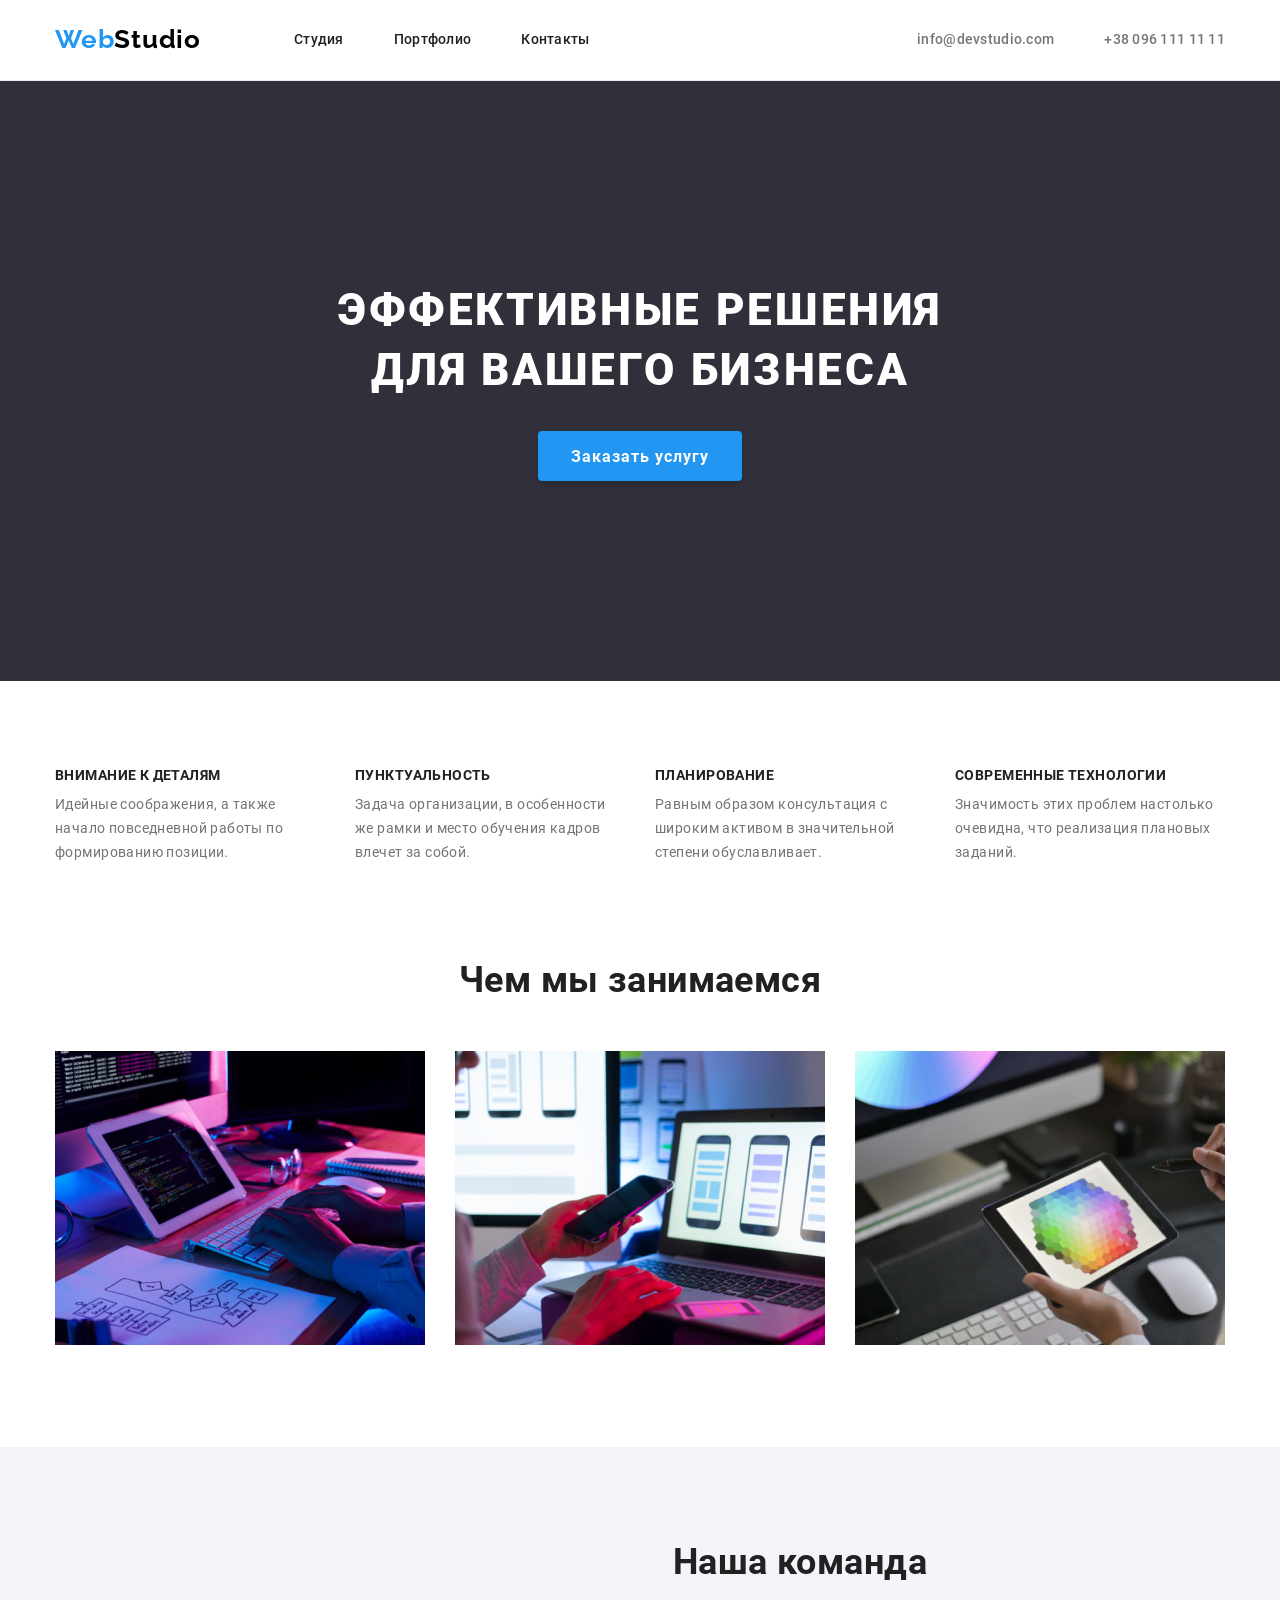
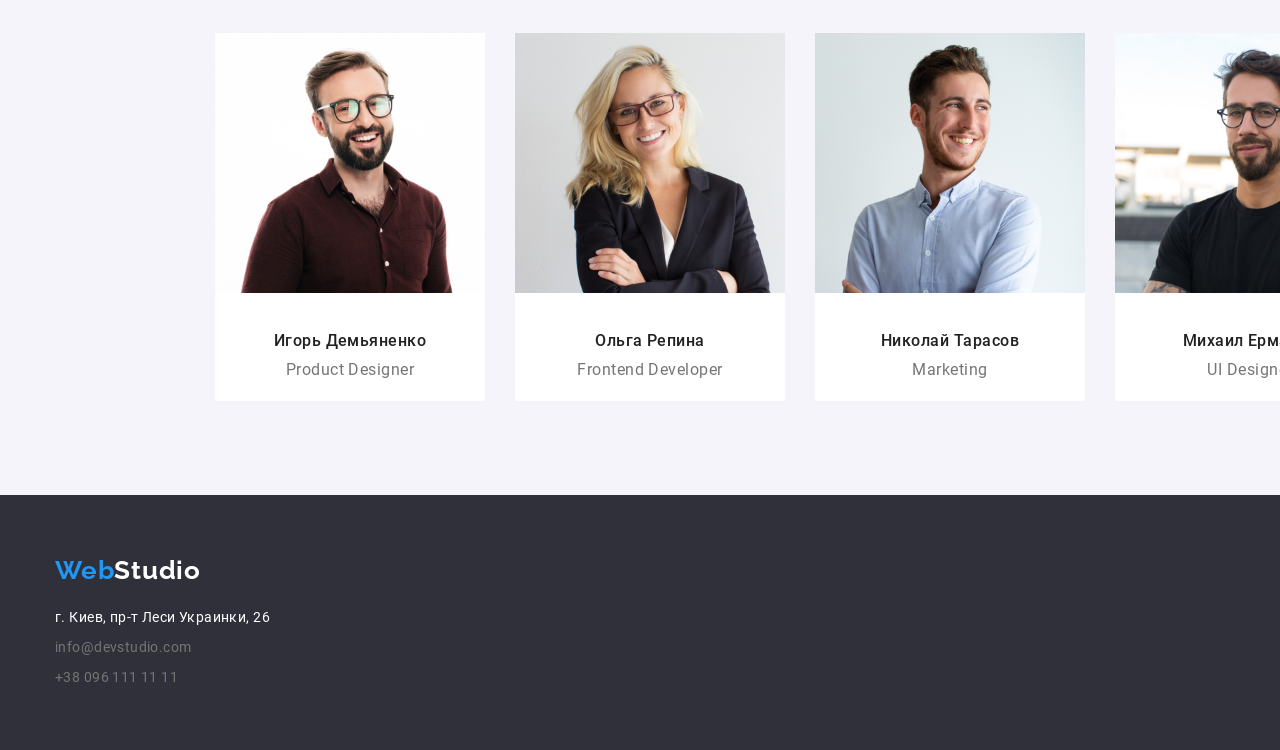
==== commit 0b0f330b: "исправлены шрифты, фон, размеры кнопок исправлены шрифты, фон, размеры кнопок" ====
--- a/index.html
+++ b/index.html
@@ -24,8 +24,8 @@
         </nav>
 
         <ul class="list auth-nav">
+        <li class="item"><a href="mailto:info@devstudio.com" class="link">info@devstudio.com</a></li>
         <li class="item"><a href="tel:+380961111111" class="link">+38 096 111 11 11</a></li>
-        <li class="item"><a href="mailto:info@devstudio.com" class="link">info@devstudio.com</a></li>
         </ul>
       </div>
     </header>
@@ -90,7 +90,8 @@
         </div>
       </section>
       <!-- наша команда -->
-      <section class="team">
+      <section class="team-bg">
+        <div class="team">
         <div class="container">
           <h2 class="section-title">Наша команда</h2>
           <ul class="list team-list">
@@ -107,7 +108,7 @@
               </li>
             
               <li class="team-item">
-                <img src="./images//team/foto3.jpg" alt="Николай Тарасов" width="270" />
+                <img src="./images//team/foto3.jpg" alt="Николай Тарасов" width="270"/>
                 <h3 class="item-title">Николай Тарасов</h3>
                 <p class="team-position">Marketing</p>
               </li>
@@ -119,7 +120,7 @@
               </li>
             </ul>        
           
-          
+          </div>
 
         </div>
         
@@ -134,8 +135,8 @@
           <ul class="list addres">
               <li class="addres-item"><a href="https://goo.gl/maps/w4ZzttCR3XMQxua66" class="link addres-style" target="_blank" rel="noopener noreferer">г.
         Киев, пр-т Леси Украинки, 26</a></li>
-              <li class="addres-item"><a href="tel:+380961111111" class="link">+38 096 111 11 11</a></li>
-              <li class="addres-item"><a href="mailto:info@devstudio.com" class="link">info@devstudio.com</a></li>
+              <li class="addres-item"><a href="mailto:info@devstudio.com" class="link addres-contact">info@devstudio.com</a></li>                
+              <li class="addres-item"><a href="tel:+380961111111" class="link addres-contact">+38 096 111 11 11</a></li>
           </ul>
         </address>
       </div>     
--- a/css/styles.css
+++ b/css/styles.css
@@ -98,13 +98,6 @@
   margin: 0;
 }
 
-h1,
-h2,
-h3,
-p {
-  margin-top: 0;
-}
-
 img {
   display: inline-block;
   max-width: 100%;
@@ -163,6 +156,7 @@
 
 .site-nav {
   display: inline-flex;
+  width: 294px;
 }
 .site-nav .item:not(:last-child) {
   margin-right: 50px;
@@ -192,27 +186,39 @@
   letter-spacing: 0.02em;
 }
 .auth-nav {
+  font-weight: 500;
+  font-size: 14px;
+  line-height: 1.143;
+  letter-spacing: 0.02em;
+  color: var(--main-text-cl);
   display: flex;
 }
 .auth-nav .item:not(:last-child) {
   margin-right: 50px;
 }
 .nav-progect {
-  display: flex;
+  display: inline-flex;
+  /*justify-content: space-between;*/
+  min-width: 611px;
+  height: 54px;
+  padding-bottom: 16px;
+}
+
+.progect-set {
+  display: flex;
+  flex-wrap: wrap;
   justify-content: space-between;
-  width: 611px;
-}
-.progect-set {
-  display: flex;
-  flex-wrap: wrap;
-  margin-left: -30px;
-  margin-top: -30px;
+  /*margin-left: -30px;
+  margin-top: -30px;*/
 }
 
 .progect-item {
-  margin-left: 30px;
+  /*margin-left: 30px;
   margin-top: 30px;
-  flex-basis: calc(100% / 3 - 30px);
+  flex-basis: calc(100% / 3 - 30px);*/
+  width: 370px;
+  height: 404px;
+  margin-bottom: 30px;
   background-color: var(--white-cl);
   border: 1px solid #eeeeee;
 }
@@ -232,6 +238,7 @@
   line-height: 1.1875;
   letter-spacing: 0.03em;
   color: var(--main-text-cl);
+  margin-top: 0;
   margin-bottom: 20px;
   padding-left: 24px;
 }
@@ -244,6 +251,7 @@
 }
 
 .features-p {
+  margin-top: 0;
   margin-bottom: 0;
 }
 
@@ -302,6 +310,7 @@
   letter-spacing: 0.06em;
   text-transform: uppercase;
   color: var(--white-cl);
+  margin-top: 0;
   margin-bottom: 30px;
 }
 .hero-content {
@@ -311,19 +320,20 @@
 }
 .btn {
   font-family: inherit;
-  font-weight: 400;
+  font-weight: 700;
   font-size: 16px;
   line-height: 1.875;
   letter-spacing: 0.06em;
   text-align: center;
-  border-radius: 4px;
-  box-shadow: 0px 4px 4px rgba(0, 0, 0, 0.15);
   color: var(--white-cl);
   background-color: var(--accent-cl);
+  display: inline-block;
+  border-radius: 4px;
   padding: 10px 32px;
-  display: inline-block;
   min-width: 200px;
+  height: 50px;
   border: 1px solid transparent;
+  box-shadow: 0px 4px 4px rgba(0, 0, 0, 0.15);
 }
 
 .btn:hover,
@@ -339,6 +349,7 @@
   line-height: 1.167;
   text-align: center;
   color: var(--title-cl);
+  margin-top: 0;
   margin-bottom: 50px;
 }
 
@@ -349,6 +360,7 @@
   letter-spacing: 0.03em;
   text-transform: uppercase;
   color: var(--title-cl);
+  margin-top: 0;
   margin-bottom: 10px;
 }
 
@@ -361,36 +373,46 @@
   font-family: inherit;
   font-weight: 500;
   font-size: 16px;
-  line-height: 1.625;
-  letter-spacing: 0.03em;
+  line-height: 26px; /*1.625;*/
+  letter-spacing: 0.03em;
+  text-align: center;
   color: var(--title-cl);
   background-color: var(--section-cl);
   display: inline-block;
-  text-align: center;
   border-radius: 4px;
   padding: 6px 22px;
   min-width: 73px;
-  border: 1px solid transparent;
-  margin-bottom: 16px;
+  height: 38px;
+  border: 0px solid transparent;
+}
+.nav-progect .item:not(:last-child) {
+  margin-right: 8px;
 }
 
 .btn-filtr:hover,
 .btn-filtr:focus {
   color: var(--white-cl);
   background-color: var(--accent-cl);
+  box-shadow: 0px 3px 1px rgba(0, 0, 0, 0.1), 0px 1px 2px rgba(0, 0, 0, 0.08),
+    0px 2px 2px rgba(0, 0, 0, 0.12);
 }
 .team-list {
   display: flex;
   flex-wrap: wrap;
-  margin-left: -30px;
-  margin-top: -30px;
+  justify-content: space-between;
+
+  /*margin-left: -30px;
+  margin-top: -30px;*/
 }
 .team {
   width: 1600px;
+  height: 648px;
   padding-top: 94px;
   padding-bottom: 94px;
   margin-left: auto;
   margin-right: auto;
+}
+.team-bg {
   background-color: var(--section-cl);
 }
 .item-title {
@@ -409,24 +431,27 @@
   line-height: 1.1875;
   letter-spacing: 0.03em;
   color: var(--main-text-cl);
+  margin-top: 0;
   margin-bottom: 30px;
 }
 .team-item {
-  flex-basis: calc(100% / 4 - 30px);
+  /*flex-basis: calc(100% / 4 - 30px);
   margin-left: 30px;
-  margin-top: 30px;
+  margin-top: 30px;*/
   text-align: center;
   background-color: var(--white-cl);
+  max-height: 368px;
 }
 
 .addres {
   font-style: normal;
 }
-
 .addres-style {
   color: var(--white-cl);
 }
-
+.addres-contact {
+  color: var(--white-cl) 0.6;
+}
 .addres-item:not(:last-child) {
   margin-bottom: 6px;
 }
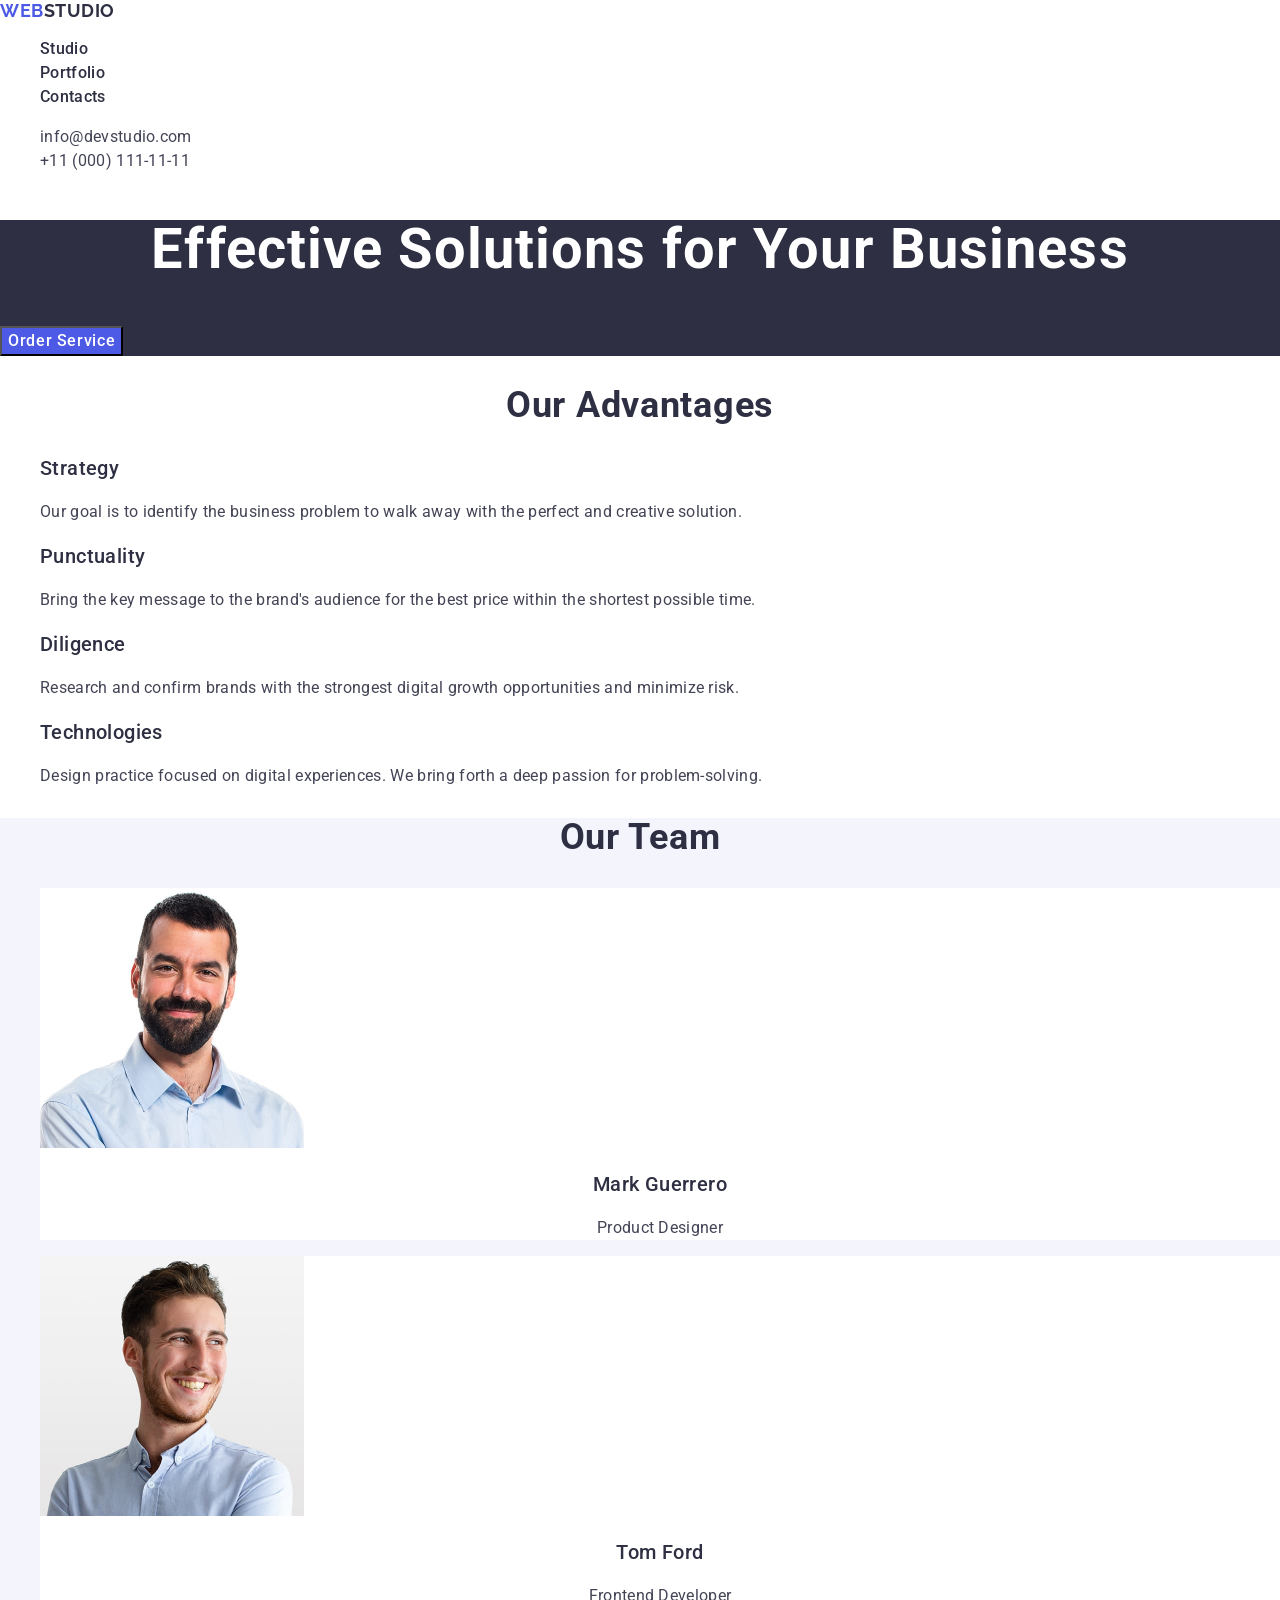
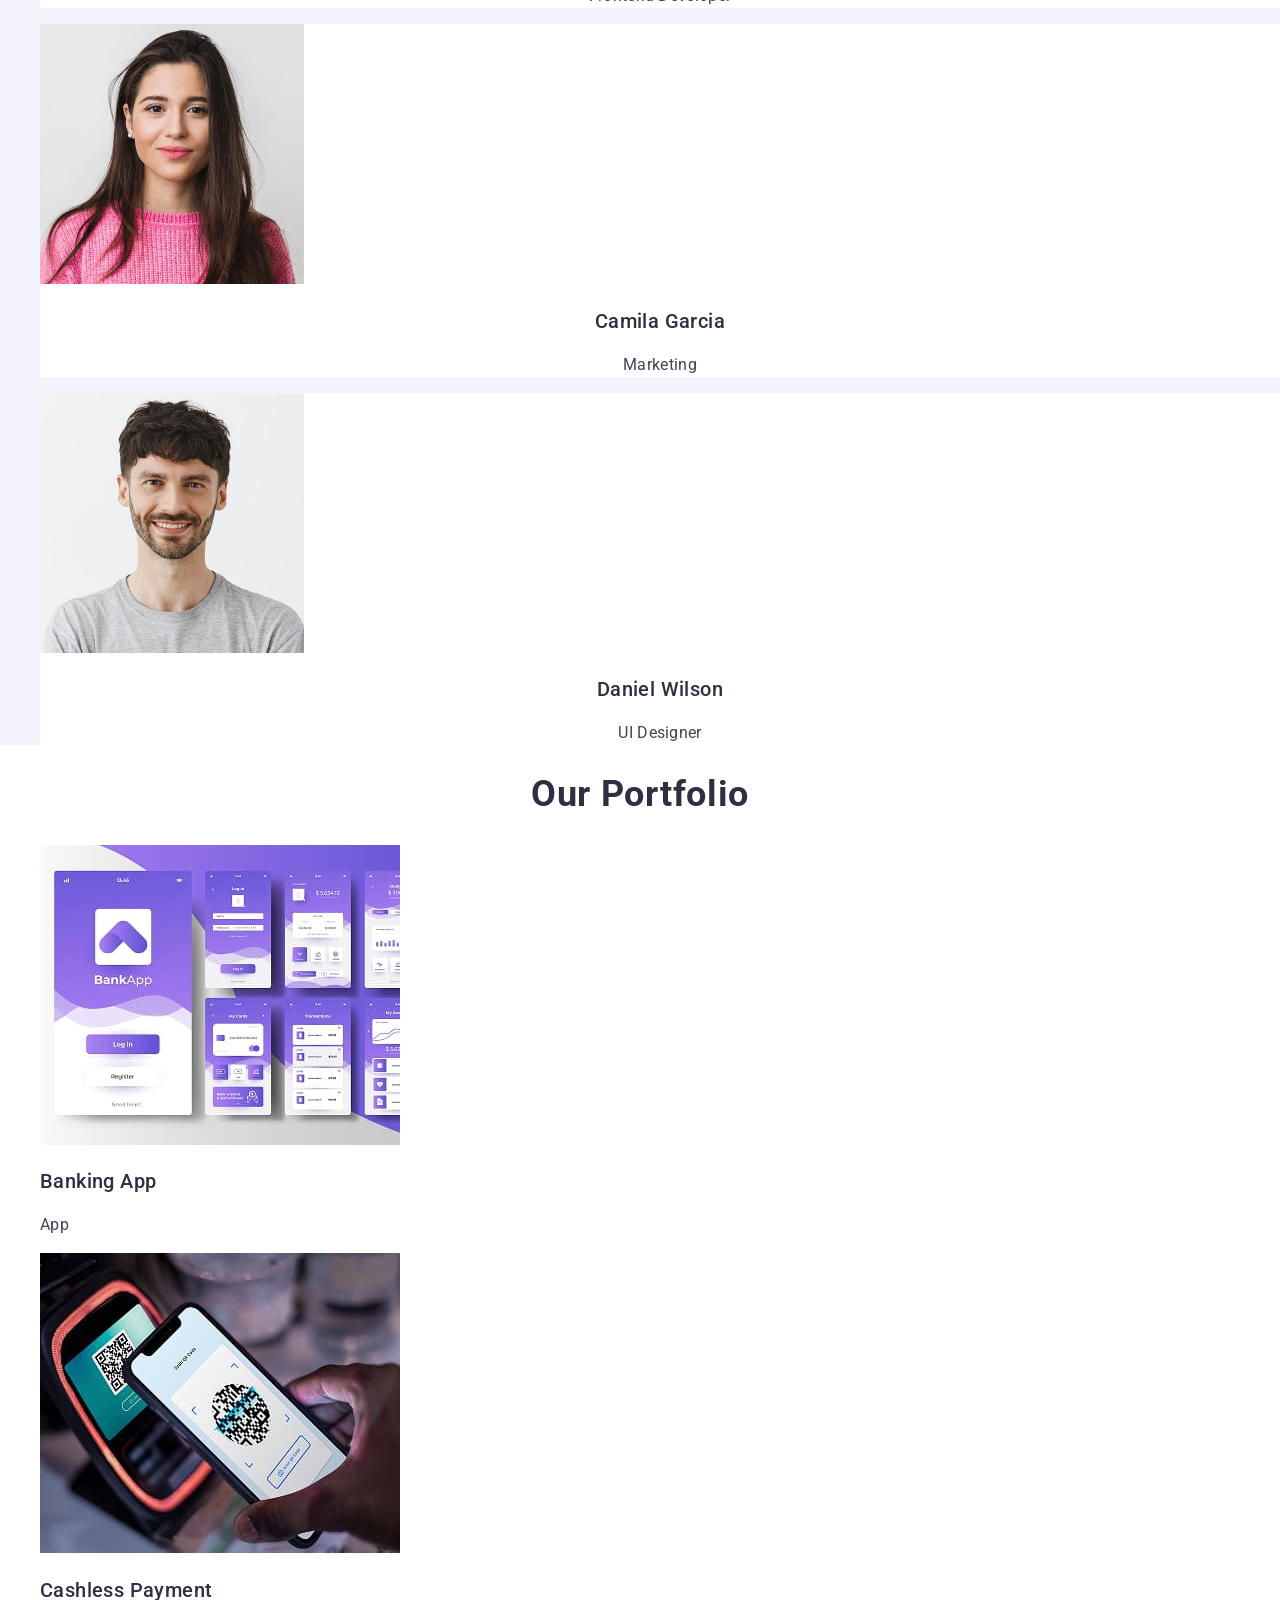
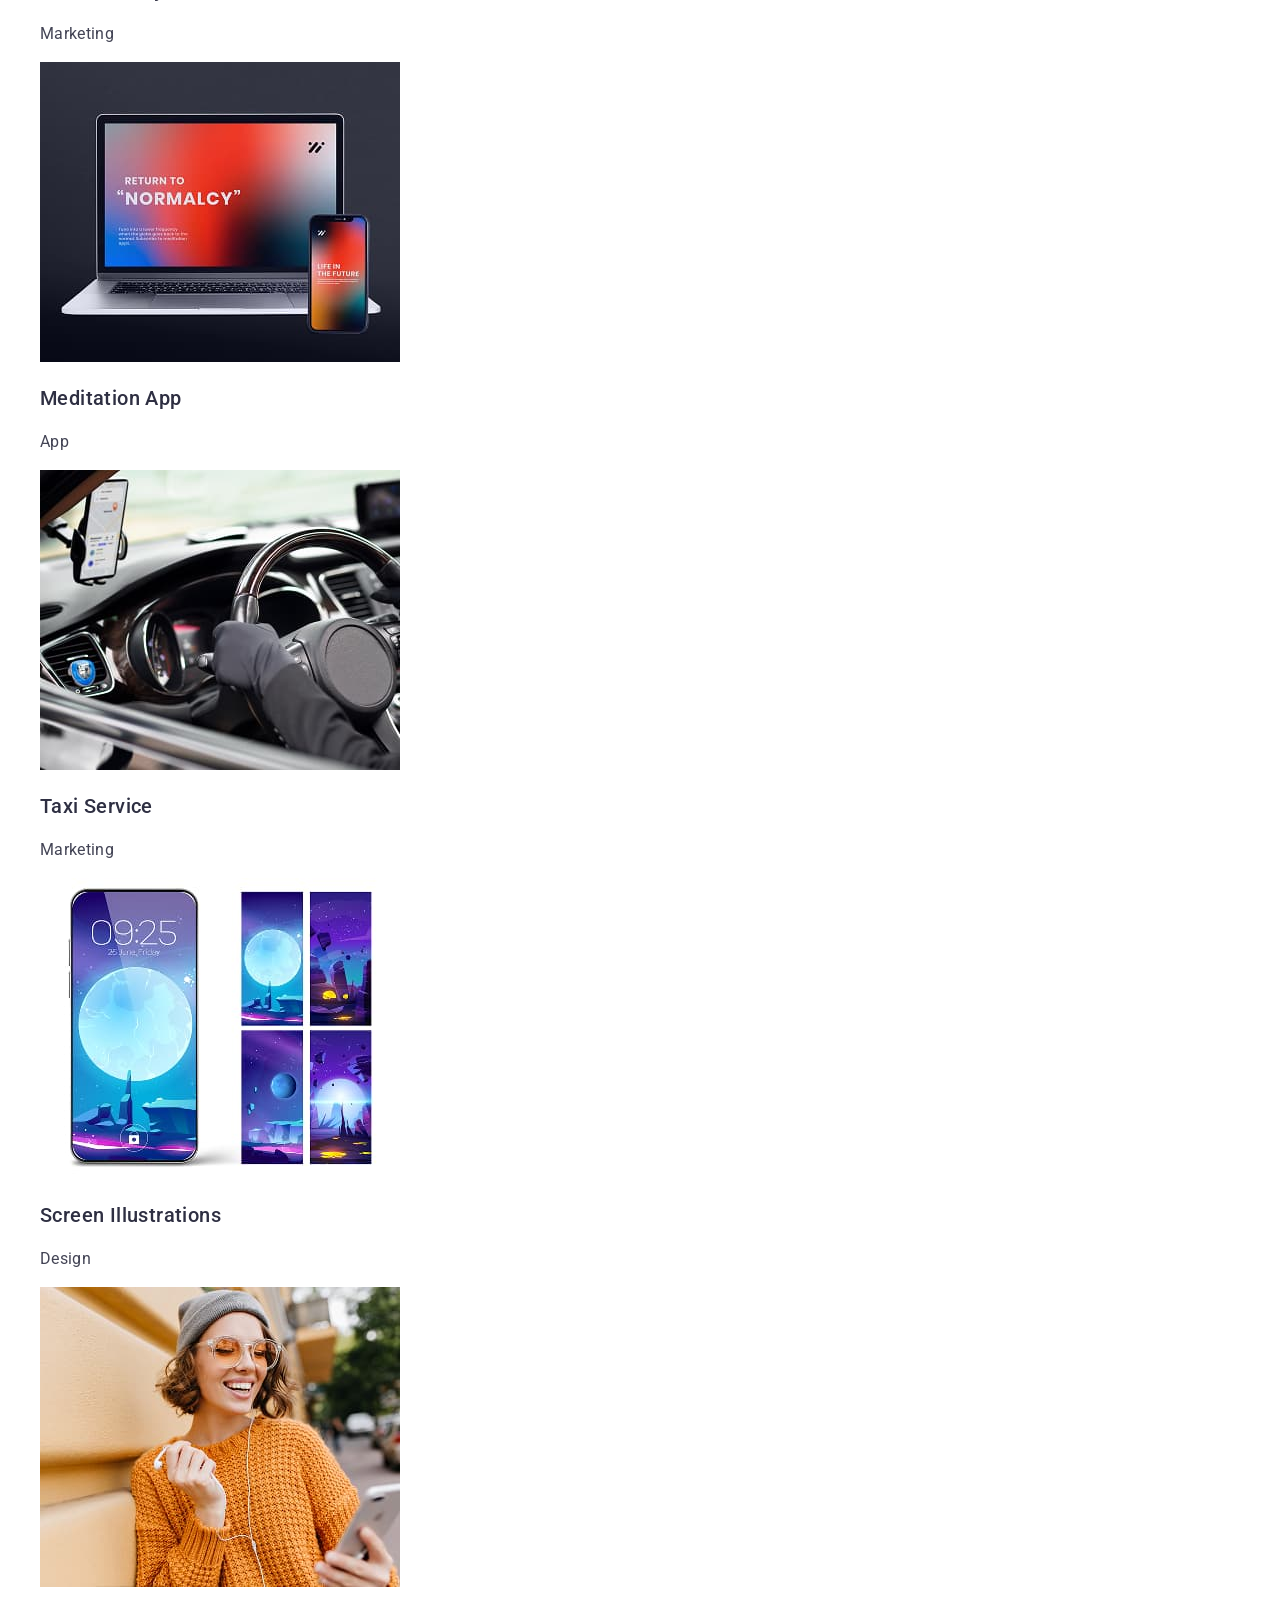
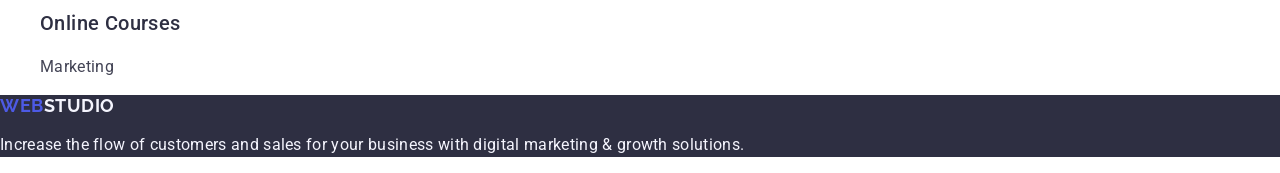
==== commit a8acca3f: "Initial commit" ====
--- a/index.html
+++ b/index.html
@@ -1,145 +1,220 @@
 <!DOCTYPE html>
-<html lang="ru">
+<html lang="en">
   <head>
     <meta charset="UTF-8" />
     <meta name="viewport" content="width=device-width, initial-scale=1.0" />
-    <title>вебстудия 1 страница</title>
-    <link href="https://fonts.googleapis.com/css2?family=Raleway:wght@700&display=swap" rel="stylesheet">
-    <link rel="stylesheet" href="https://cdnjs.cloudflare.com/ajax/libs/modern-normalize/1.0.0/modern-normalize.min.css" />
-    <link rel="stylesheet" href="./css/styles.css">
+    <title>WebStudio</title>
+
+    <link
+      rel="stylesheet"
+      href="https://cdnjs.cloudflare.com/ajax/libs/modern-normalize/3.0.1/modern-normalize.min.css"
+      integrity="sha512-q6WgHqiHlKyOqslT/lgBgodhd03Wp4BEqKeW6nNtlOY4quzyG3VoQKFrieaCeSnuVseNKRGpGeDU3qPmabCANg=="
+      crossorigin="anonymous"
+      referrerpolicy="no-referrer"
+    />
+    <link rel="preconnect" href="https://fonts.googleapis.com" />
+    <link rel="preconnect" href="https://fonts.gstatic.com" crossorigin />
+    <link
+      href="https://fonts.googleapis.com/css2?family=Raleway:wght@700&family=Roboto:wght@400;500;700&display=swap"
+      rel="stylesheet"
+    />
+    <link rel="stylesheet" href="./css/styles.css" />
   </head>
   <body>
-    <!-- шапка сайта -->
-
     <header class="page-header">
-      <div class="container header-container">
-        <nav class="navigation">
-        <a href="./index.html" class="logo"> Web<span class="logo-studio">Studio</span></a>
-
-        <ul class="list site-nav">
-          <li class="item"><a href="./index.html" class="link">Студия</a></li>
-          <li class="item"><a href="./portfolio.html" class="link">Портфолио</a></li>
-          <li class="item"><a href="#contacts" class="link">Контакты</a></li>
-        </ul>
-        </nav>
-
-        <ul class="list auth-nav">
-        <li class="item"><a href="mailto:info@devstudio.com" class="link">info@devstudio.com</a></li>
-        <li class="item"><a href="tel:+380961111111" class="link">+38 096 111 11 11</a></li>
-        </ul>
-      </div>
+      <nav class="header-nav">
+        <a class="logo header-logo" href="./index.html"
+          >Web<span class="logo-part">Studio</span></a
+        >
+        <ul class="nav-list">
+          <li class="nav-item">
+            <a class="nav-link" href="./index.html">Studio</a>
+          </li>
+          <li class="nav-item"><a class="nav-link" href="">Portfolio</a></li>
+          <li class="nav-item"><a class="nav-link" href="">Contacts</a></li>
+        </ul>
+      </nav>
+
+      <address class="address">
+        <ul class="address-list">
+          <li class="address-item">
+            <a class="address-link" href="mailto:info@devstudio.com"
+              >info@devstudio.com</a
+            >
+          </li>
+          <li class="address-item">
+            <a class="address-link" href="tel:+110001111111"
+              >+11 (000) 111-11-11</a
+            >
+          </li>
+        </ul>
+      </address>
     </header>
 
     <main>
-      <!-- герой -->
-      <section class="hero dark-bg">
-        <div class="hero-content">
-          <h1 class="hero-title">Эффективные решения для вашего бизнеса</h1>
-          <button class="btn" type="button">Заказать услугу</button>
-        </div>        
-      </section>
-
-      <!-- особенности -->
-      <section class="special">
-        <div class="container">
-          <h2 class="section-title visually-hidden">Особенности</h2>
-          <ul class="list features">
-            <li class="features-box">
-              <h3 class="details-title">Внимание к деталям</h3>
-              <p class="features-p">
-                Идейные соображения, а также начало повседневной работы по
-                формированию позиции.
-              </p>
-            </li>
-            <li class="features-box">
-              <h3 class="details-title">Пунктуальность</h3>
-              <p class="features-p">
-                Задача организации, в особенности же рамки и место обучения кадров
-                влечет за собой.
-              </p>
-            </li>
-            <li class="features-box">
-              <h3 class="details-title">Планирование</h3>
-              <p class="features-p">
-                Равным образом консультация с широким активом в значительной
-                степени обуславливает.
-              </p>
-            </li>
-            <li class="features-box">
-              <h3 class="details-title">Современные технологии</h3>
-              <p class="features-p">
-                Значимость этих проблем настолько очевидна, что реализация
-                плановых заданий.
-              </p>
-            </li>
-          </ul>
-
-        </div>
-
-        
-      </section>
-      <!-- чем мы занимаемся -->
-      <section class="exerciser">
-        <div class="container">
-          <h2 class="section-title">Чем мы занимаемся</h2>          
-          <ul class="list features">
-            <li><img src="./images/box1.jpg" alt="картинка1" width="370" /></li>
-            <li><img src="./images/box2.jpg" alt="картинка2" width="370" /></li>
-            <li><img src="./images/box3.jpg" alt="картинка3" width="370" /></li>
-          </ul>
-        </div>
-      </section>
-      <!-- наша команда -->
-      <section class="team-bg">
-        <div class="team">
-        <div class="container">
-          <h2 class="section-title">Наша команда</h2>
-          <ul class="list team-list">
-              <li class="team-item">
-                <img src="./images/team/foto1.jpg" alt="Игорь Демьяненко" width="270" />
-                <h3 class="item-title">Игорь Демьяненко</h3>
-                <p class="team-position">Product Designer</p>
-              </li>
-            
-              <li class="team-item">
-                <img src="./images//team/foto2.jpg" alt="Ольга Репина" width="270" />
-                <h3 class="item-title">Ольга Репина</h3>
-                <p class="team-position">Frontend Developer</p>
-              </li>
-            
-              <li class="team-item">
-                <img src="./images//team/foto3.jpg" alt="Николай Тарасов" width="270"/>
-                <h3 class="item-title">Николай Тарасов</h3>
-                <p class="team-position">Marketing</p>
-              </li>
-            
-              <li class="team-item">
-                <img src="./images//team/foto4.jpg" alt="Михаил Ермаков" width="270" />
-                <h3 class="item-title">Михаил Ермаков</h3>
-                <p class="team-position">UI Designer</p>
-              </li>
-            </ul>        
-          
-          </div>
-
-        </div>
-        
+      <section class="hero">
+        <h1 class="hero-title">Effective Solutions for Your Business</h1>
+        <button class="hero-button" type="button">Order Service</button>
+      </section>
+
+      <section>
+        <h2 class="section-title">Our advantages</h2>
+        <ul>
+          <li>
+            <h3 class="subtitle">Strategy</h3>
+            <p class="section-text">
+              Our goal is to identify the business problem to walk away with the
+              perfect and creative solution.
+            </p>
+          </li>
+          <li>
+            <h3 class="subtitle">Punctuality</h3>
+            <p class="section-text">
+              Bring the key message to the brand's audience for the best price
+              within the shortest possible time.
+            </p>
+          </li>
+          <li>
+            <h3 class="subtitle">Diligence</h3>
+            <p class="section-text">
+              Research and confirm brands with the strongest digital growth
+              opportunities and minimize risk.
+            </p>
+          </li>
+          <li>
+            <h3 class="subtitle">Technologies</h3>
+            <p class="section-text">
+              Design practice focused on digital experiences. We bring forth a
+              deep passion for problem-solving.
+            </p>
+          </li>
+        </ul>
+      </section>
+      <section class="team">
+        <h2 class="section-title">Our Team</h2>
+        <ul class="team-list">
+          <li class="team-item">
+            <img
+              src="./images/team/img-3.jpg"
+              alt="photo Mark"
+              width="264"
+              height="260"
+            />
+            <h3 class="subtitle">Mark Guerrero</h3>
+            <p class="section-text">Product Designer</p>
+          </li>
+          <li class="team-item">
+            <img
+              src="./images/team/img-2.jpg"
+              alt="photo Tom"
+              width="264"
+              height="260"
+            />
+            <h3 class="subtitle">Tom Ford</h3>
+            <p class="section-text">Frontend Developer</p>
+          </li>
+          <li class="team-item">
+            <img
+              src="./images/team/img-1.jpg"
+              alt="photo Camila"
+              width="264"
+              height="260"
+            />
+            <h3 class="subtitle">Camila Garcia</h3>
+            <p class="section-text">Marketing</p>
+          </li>
+          <li class="team-item">
+            <img
+              src="./images/team/img.jpg"
+              alt="photo Daniel"
+              width="264"
+              height="260"
+            />
+            <h3 class="subtitle">Daniel Wilson</h3>
+            <p class="section-text">UI Designer</p>
+          </li>
+        </ul>
+      </section>
+      <section>
+        <h2 class="section-title">Our Portfolio</h2>
+        <ul>
+          <li>
+            <img
+              class="portfolio-img"
+              src="./images/portfolio/img1.jpg"
+              alt="bankapp"
+              width="360"
+              height="300"
+            />
+            <h3 class="subtitle">Banking App</h3>
+            <p class="section-text">App</p>
+          </li>
+          <li>
+            <img
+              class="portfolio-img"
+              src="./images/portfolio/img2.jpg"
+              alt="Cashless Payment"
+              width="360"
+              height="300"
+            />
+            <h3 class="subtitle">Cashless Payment</h3>
+            <p class="section-text">Marketing</p>
+          </li>
+          <li>
+            <img
+              class="portfolio-img"
+              src="./images/portfolio/img3.jpg"
+              alt="Meditation App"
+              width="360"
+              height="300"
+            />
+            <h3 class="subtitle">Meditation App</h3>
+            <p class="section-text">App</p>
+          </li>
+          <li>
+            <img
+              class="portfolio-img"
+              src="./images/portfolio/img4.jpg"
+              alt="Taxi Service"
+              width="360"
+              height="300"
+            />
+            <h3 class="subtitle">Taxi Service</h3>
+            <p class="section-text">Marketing</p>
+          </li>
+          <li>
+            <img
+              class="portfolio-img"
+              src="./images/portfolio/img5.jpg"
+              alt="Screen Illustrations"
+              width="360"
+              height="300"
+            />
+            <h3 class="subtitle">Screen Illustrations</h3>
+            <p class="section-text">Design</p>
+          </li>
+          <li>
+            <img
+              class="portfolio-img"
+              src="./images/portfolio/img6.jpg"
+              alt="Online Courses"
+              width="360"
+              height="300"
+            />
+            <h3 class="subtitle">Online Courses</h3>
+            <p class="section-text">Marketing</p>
+          </li>
+        </ul>
       </section>
     </main>
-
-    <!--подвал страницы-->
-    <footer class="dark-bg footer">
-      <div class="container">
-        <a href="./index.html" class="logo"> Web<span class="logofooter-studio">Studio</span></a>
-        <address id="contacts">
-          <ul class="list addres">
-              <li class="addres-item"><a href="https://goo.gl/maps/w4ZzttCR3XMQxua66" class="link addres-style" target="_blank" rel="noopener noreferer">г.
-        Киев, пр-т Леси Украинки, 26</a></li>
-              <li class="addres-item"><a href="mailto:info@devstudio.com" class="link addres-contact">info@devstudio.com</a></li>                
-              <li class="addres-item"><a href="tel:+380961111111" class="link addres-contact">+38 096 111 11 11</a></li>
-          </ul>
-        </address>
-      </div>     
+    <footer class="page-footer">
+      <a class="logo footer-logo" href="./index.html"
+        >Web<span class="logo-part">Studio</span></a
+      >
+      <p class="footer-text">
+        Increase the flow of customers and sales for your business with digital
+        marketing & growth solutions.
+      </p>
     </footer>
   </body>
-</html>+</html>
--- a/css/styles.css
+++ b/css/styles.css
@@ -1,466 +1,117 @@
-/* roboto-regular - latin_cyrillic */
-@font-face {
-  font-family: "Roboto";
-  font-style: normal;
-  font-weight: 400;
-  src: url("../fonts/roboto/roboto-v20-latin_cyrillic-regular.eot"); /* IE9 Compat Modes */
-  src: local("Roboto"), local("Roboto-Regular"),
-    url("../fonts/roboto/roboto-v20-latin_cyrillic-regular.eot?#iefix")
-      format("embedded-opentype"),
-    /* IE6-IE8 */ url("../fonts/roboto/roboto-v20-latin_cyrillic-regular.woff2")
-      format("woff2"),
-    /* Super Modern Browsers */
-      url("../fonts/roboto/roboto-v20-latin_cyrillic-regular.woff")
-      format("woff"),
-    /* Modern Browsers */
-      url("../fonts/roboto/roboto-v20-latin_cyrillic-regular.ttf")
-      format("truetype"),
-    /* Safari, Android, iOS */
-      url("../fonts/roboto/roboto-v20-latin_cyrillic-regular.svg#Roboto")
-      format("svg"); /* Legacy iOS */
+body {
+  font-family: 'Roboto', sans-serif;
+  color: #434455;
+  background-color: #ffffff;
 }
-/* roboto-500 - latin_cyrillic */
-@font-face {
-  font-family: "Roboto";
-  font-style: normal;
-  font-weight: 500;
-  src: url("../fonts/roboto/roboto-v20-latin_cyrillic-500.eot");
-  src: local("Roboto Medium"), local("Roboto-Medium"),
-    url("../fonts/roboto/roboto-v20-latin_cyrillic-500.eot?#iefix")
-      format("embedded-opentype"),
-    url("../fonts/roboto/roboto-v20-latin_cyrillic-500.woff2") format("woff2"),
-    url("../fonts/roboto/roboto-v20-latin_cyrillic-500.woff") format("woff"),
-    url("../fonts/roboto/roboto-v20-latin_cyrillic-500.ttf") format("truetype"),
-    url("../fonts/roboto/roboto-v20-latin_cyrillic-500.svg#Roboto")
-      format("svg");
-}
-/* roboto-700 - latin_cyrillic */
-@font-face {
-  font-family: "Roboto";
-  font-style: normal;
-  font-weight: 700;
-  src: url("../fonts/roboto/roboto-v20-latin_cyrillic-700.eot"); /* IE9 Compat Modes */
-  src: local("Roboto Bold"), local("Roboto-Bold"),
-    url("../fonts/roboto/roboto-v20-latin_cyrillic-700.eot?#iefix")
-      format("embedded-opentype"),
-    /* IE6-IE8 */ url("../fonts/roboto/roboto-v20-latin_cyrillic-700.woff2")
-      format("woff2"),
-    /* Super Modern Browsers */
-      url("../fonts/roboto/roboto-v20-latin_cyrillic-700.woff") format("woff"),
-    /* Modern Browsers */
-      url("../fonts/roboto/roboto-v20-latin_cyrillic-700.ttf")
-      format("truetype"),
-    /* Safari, Android, iOS */
-      url("../fonts/roboto/roboto-v20-latin_cyrillic-700.svg#Roboto")
-      format("svg"); /* Legacy iOS */
-}
-/* roboto-900 - latin_cyrillic */
-@font-face {
-  font-family: "Roboto";
-  font-style: normal;
-  font-weight: 900;
-  src: url("../fonts/roboto/roboto-v20-latin_cyrillic-900.eot"); /* IE9 Compat Modes */
-  src: local("Roboto Black"), local("Roboto-Black"),
-    url("../fonts/roboto/roboto-v20-latin_cyrillic-900.eot?#iefix")
-      format("embedded-opentype"),
-    /* IE6-IE8 */ url("../fonts/roboto/roboto-v20-latin_cyrillic-900.woff2")
-      format("woff2"),
-    /* Super Modern Browsers */
-      url("../fonts/roboto/roboto-v20-latin_cyrillic-900.woff") format("woff"),
-    /* Modern Browsers */
-      url("../fonts/roboto/roboto-v20-latin_cyrillic-900.ttf")
-      format("truetype"),
-    /* Safari, Android, iOS */
-      url("../fonts/roboto/roboto-v20-latin_cyrillic-900.svg#Roboto")
-      format("svg"); /* Legacy iOS */
+button {
+  cursor: pointer;
 }
 
-:root {
-  --main-text-cl: #757575;
-  --accent-cl: #2196f3;
-  --title-cl: #212121;
-  --section-cl: #f5f4fa;
-  --white-cl: #ffffff;
-  --hero-cl: #2f303a;
-  --footer-cl: #000000;
+a {
+  text-decoration: none;
 }
 
-html {
-  box-sizing: border-box;
-}
-
-body {
-  font-family: "Roboto", sans-serif;
-  font-size: 14px;
-  line-height: 1.714;
-  letter-spacing: 0.03em;
-  color: var(--main-text-cl);
-  margin: 0;
-}
-
-img {
-  display: inline-block;
-  max-width: 100%;
-  height: auto;
-}
-
-*,
-*::before,
-*::after {
-  box-sizing: inherit;
-}
-
-.visually-hidden {
-  position: absolute !important;
-  clip: rect(1px 1px 1px 1px);
-  clip: rect(1px, 1px, 1px, 1px);
-  padding: 0 !important;
-  border: 0 !important;
-  height: 1px !important;
-  width: 1px !important;
-  overflow: hidden;
-}
-
-.container {
-  width: 1200px;
-  padding-left: 15px;
-  padding-right: 15px;
-  margin-left: auto;
-  margin-right: auto;
-}
-
-.progect-container {
-  width: 1200px;
-  padding-left: 15px;
-  padding-right: 15px;
-  margin-top: 94px;
-  margin-bottom: 94px;
-  margin-left: auto;
-  margin-right: auto;
-  /*
-  background-color: violet;*/
-}
-
-.list {
-  list-style: none;
-  padding: 0;
-  margin: 0;
-}
-
-.page-header {
-  padding-top: 24px;
-  padding-bottom: 25px;
-  border-bottom: 1px solid #ececec;
-}
-/*background-color: yellowgreen;*/
-
-.site-nav {
-  display: inline-flex;
-  width: 294px;
-}
-.site-nav .item:not(:last-child) {
-  margin-right: 50px;
-}
-
-.header-container {
-  display: flex;
-  justify-content: flex-end;
-  align-items: center;
-}
-.page-header .logo {
-  margin-right: 93px;
-}
-
-.navigation {
-  display: flex;
-  align-items: center;
-  margin-right: auto;
-}
-
-.site-nav .link {
-  display: inline-block;
-  color: var(--title-cl);
-  font-weight: 500;
-  font-size: 14px;
-  line-height: 1.143;
-  letter-spacing: 0.02em;
-}
-.auth-nav {
-  font-weight: 500;
-  font-size: 14px;
-  line-height: 1.143;
-  letter-spacing: 0.02em;
-  color: var(--main-text-cl);
-  display: flex;
-}
-.auth-nav .item:not(:last-child) {
-  margin-right: 50px;
-}
-.nav-progect {
-  display: inline-flex;
-  /*justify-content: space-between;*/
-  min-width: 611px;
-  height: 54px;
-  padding-bottom: 16px;
-}
-
-.progect-set {
-  display: flex;
-  flex-wrap: wrap;
-  justify-content: space-between;
-  /*margin-left: -30px;
-  margin-top: -30px;*/
-}
-
-.progect-item {
-  /*margin-left: 30px;
-  margin-top: 30px;
-  flex-basis: calc(100% / 3 - 30px);*/
-  width: 370px;
-  height: 404px;
-  margin-bottom: 30px;
-  background-color: var(--white-cl);
-  border: 1px solid #eeeeee;
-}
-.projects {
-  font-weight: 700;
-  font-size: 18px;
-  line-height: 2;
-  letter-spacing: 0.06em;
-  color: var(--title-cl);
-  margin-top: 20px;
-  margin-bottom: 4px;
-  padding-left: 24px;
-}
-.progect-position {
-  font-weight: 400;
-  font-size: 16px;
-  line-height: 1.1875;
-  letter-spacing: 0.03em;
-  color: var(--main-text-cl);
-  margin-top: 0;
-  margin-bottom: 20px;
-  padding-left: 24px;
-}
-.features {
-  display: flex;
-  justify-content: space-between;
-}
-.features-box {
-  width: 270px;
-}
-
-.features-p {
-  margin-top: 0;
-  margin-bottom: 0;
-}
-
-.special {
-  padding-top: 86px;
-  padding-bottom: 94px;
-  /*background-color: violet;*/
-}
-
-.exerciser {
-  padding-bottom: 94px;
-  /*background-color: yellow;*/
+ul {
+  list-style-type: none;
 }
 
 .logo {
-  font-family: Raleway;
+  font-family: 'Raleway', sans-serif;
+  font-weight: 700;
+  font-size: 18px;
+  line-height: 1.17;
+  letter-spacing: 0.03em;
+  text-transform: uppercase;
+  color: #4d5ae5;
+}
+.header-logo .logo-part {
+  color: #2e2f42;
+}
+.footer-logo .logo-part {
+  color: #f4f4fd;
+}
+.nav-link {
+  font-weight: 500;
+  font-size: 16px;
+  line-height: 1.5;
+  letter-spacing: 0.02em;
+  color: #2e2f42;
+}
+.nav-link:hover,
+.nav-link:focus,
+.address-link:hover,
+.address-link:focus {
+  color: #404bbf;
+}
+.address {
   font-style: normal;
-  font-weight: 700;
-  font-size: 26px;
-  line-height: 1.192;
-  letter-spacing: 0.03em;
-  color: var(--accent-cl);
-  text-decoration: none;
 }
-
-.logo-studio {
-  color: black;
+.address-link {
+  font-size: 16px;
+  line-height: 1.5;
+  letter-spacing: 0.02em;
+  color: #434455;
 }
-
-.logofooter-studio {
-  color: white;
-  margin-bottom: 20px;
-  display: inline-block;
+.hero {
+  background-color: #2e2f42;
 }
-
-.link {
-  color: inherit;
-  text-decoration: none;
+.hero-title {
+  font-size: 56px;
+  line-height: 1.07;
+  letter-spacing: 0.02em;
+  text-align: center;
+  color: #fff;
 }
-.link:hover,
-.link:focus {
-  color: var(--accent-cl);
+.hero-button {
+  background-color: #4d5ae5;
+  font-weight: 500;
+  font-size: 16px;
+  line-height: 1.5;
+  letter-spacing: 0.04em;
+  color: #fff;
 }
-
-.hero {
-  padding-top: 200px;
-  padding-bottom: 200px;
+.hero-button:hover,
+.hero-button:focus {
+  background-color: #404bbf;
+}
+.section-title {
+  font-size: 36px;
+  line-height: 1.11;
+  letter-spacing: 0.02em;
+  text-align: center;
+  color: #2e2f42;
+  text-transform: capitalize;
+}
+.subtitle {
+  font-weight: 500;
+  font-size: 20px;
+  line-height: 1.2;
+  letter-spacing: 0.02em;
+  color: #2e2f42;
+}
+.section-text {
+  font-size: 16px;
+  line-height: 1.5;
+  letter-spacing: 0.02em;
+  color: #434455;
+}
+.team {
+  background-color: #f4f4fd;
+}
+.team-item {
+  background-color: #fff;
+}
+.team .subtitle,
+.team .section-text {
   text-align: center;
 }
 
-.hero-title {
-  font-family: inherit;
-  font-weight: 900;
-  font-size: 44px;
-  line-height: 1.36;
-  letter-spacing: 0.06em;
-  text-transform: uppercase;
-  color: var(--white-cl);
-  margin-top: 0;
-  margin-bottom: 30px;
+.page-footer {
+  background-color: #2e2f42;
 }
-.hero-content {
-  max-width: 696px;
-  margin-left: auto;
-  margin-right: auto;
+.footer-text {
+  font-size: 16px;
+  line-height: 1.5;
+  letter-spacing: 0.02em;
+  color: #f4f4fd;
 }
-.btn {
-  font-family: inherit;
-  font-weight: 700;
-  font-size: 16px;
-  line-height: 1.875;
-  letter-spacing: 0.06em;
-  text-align: center;
-  color: var(--white-cl);
-  background-color: var(--accent-cl);
-  display: inline-block;
-  border-radius: 4px;
-  padding: 10px 32px;
-  min-width: 200px;
-  height: 50px;
-  border: 1px solid transparent;
-  box-shadow: 0px 4px 4px rgba(0, 0, 0, 0.15);
-}
-
-.btn:hover,
-.btn:focus {
-  color: var(--accent-cl);
-  background-color: var(--white-cl);
-}
-
-.section-title {
-  font-family: inherit;
-  font-weight: 700;
-  font-size: 36px;
-  line-height: 1.167;
-  text-align: center;
-  color: var(--title-cl);
-  margin-top: 0;
-  margin-bottom: 50px;
-}
-
-.details-title {
-  font-weight: 700;
-  font-size: 14px;
-  line-height: 1.1429;
-  letter-spacing: 0.03em;
-  text-transform: uppercase;
-  color: var(--title-cl);
-  margin-top: 0;
-  margin-bottom: 10px;
-}
-
-.filtr {
-  display: flex;
-  justify-content: center;
-  margin-bottom: 34px;
-}
-.btn-filtr {
-  font-family: inherit;
-  font-weight: 500;
-  font-size: 16px;
-  line-height: 26px; /*1.625;*/
-  letter-spacing: 0.03em;
-  text-align: center;
-  color: var(--title-cl);
-  background-color: var(--section-cl);
-  display: inline-block;
-  border-radius: 4px;
-  padding: 6px 22px;
-  min-width: 73px;
-  height: 38px;
-  border: 0px solid transparent;
-}
-.nav-progect .item:not(:last-child) {
-  margin-right: 8px;
-}
-
-.btn-filtr:hover,
-.btn-filtr:focus {
-  color: var(--white-cl);
-  background-color: var(--accent-cl);
-  box-shadow: 0px 3px 1px rgba(0, 0, 0, 0.1), 0px 1px 2px rgba(0, 0, 0, 0.08),
-    0px 2px 2px rgba(0, 0, 0, 0.12);
-}
-.team-list {
-  display: flex;
-  flex-wrap: wrap;
-  justify-content: space-between;
-
-  /*margin-left: -30px;
-  margin-top: -30px;*/
-}
-.team {
-  width: 1600px;
-  height: 648px;
-  padding-top: 94px;
-  padding-bottom: 94px;
-  margin-left: auto;
-  margin-right: auto;
-}
-.team-bg {
-  background-color: var(--section-cl);
-}
-.item-title {
-  font-weight: 500;
-  font-size: 16px;
-  line-height: 1.1875;
-  letter-spacing: 0.03em;
-  color: var(--title-cl);
-  margin-top: 30px;
-  margin-bottom: 10px;
-}
-
-.team-position {
-  font-weight: 400;
-  font-size: 16px;
-  line-height: 1.1875;
-  letter-spacing: 0.03em;
-  color: var(--main-text-cl);
-  margin-top: 0;
-  margin-bottom: 30px;
-}
-.team-item {
-  /*flex-basis: calc(100% / 4 - 30px);
-  margin-left: 30px;
-  margin-top: 30px;*/
-  text-align: center;
-  background-color: var(--white-cl);
-  max-height: 368px;
-}
-
-.addres {
-  font-style: normal;
-}
-.addres-style {
-  color: var(--white-cl);
-}
-.addres-contact {
-  color: var(--white-cl) 0.6;
-}
-.addres-item:not(:last-child) {
-  margin-bottom: 6px;
-}
-
-.dark-bg {
-  background-color: var(--hero-cl);
-}
-
-.footer {
-  padding-top: 60px;
-  padding-bottom: 60px;
-}
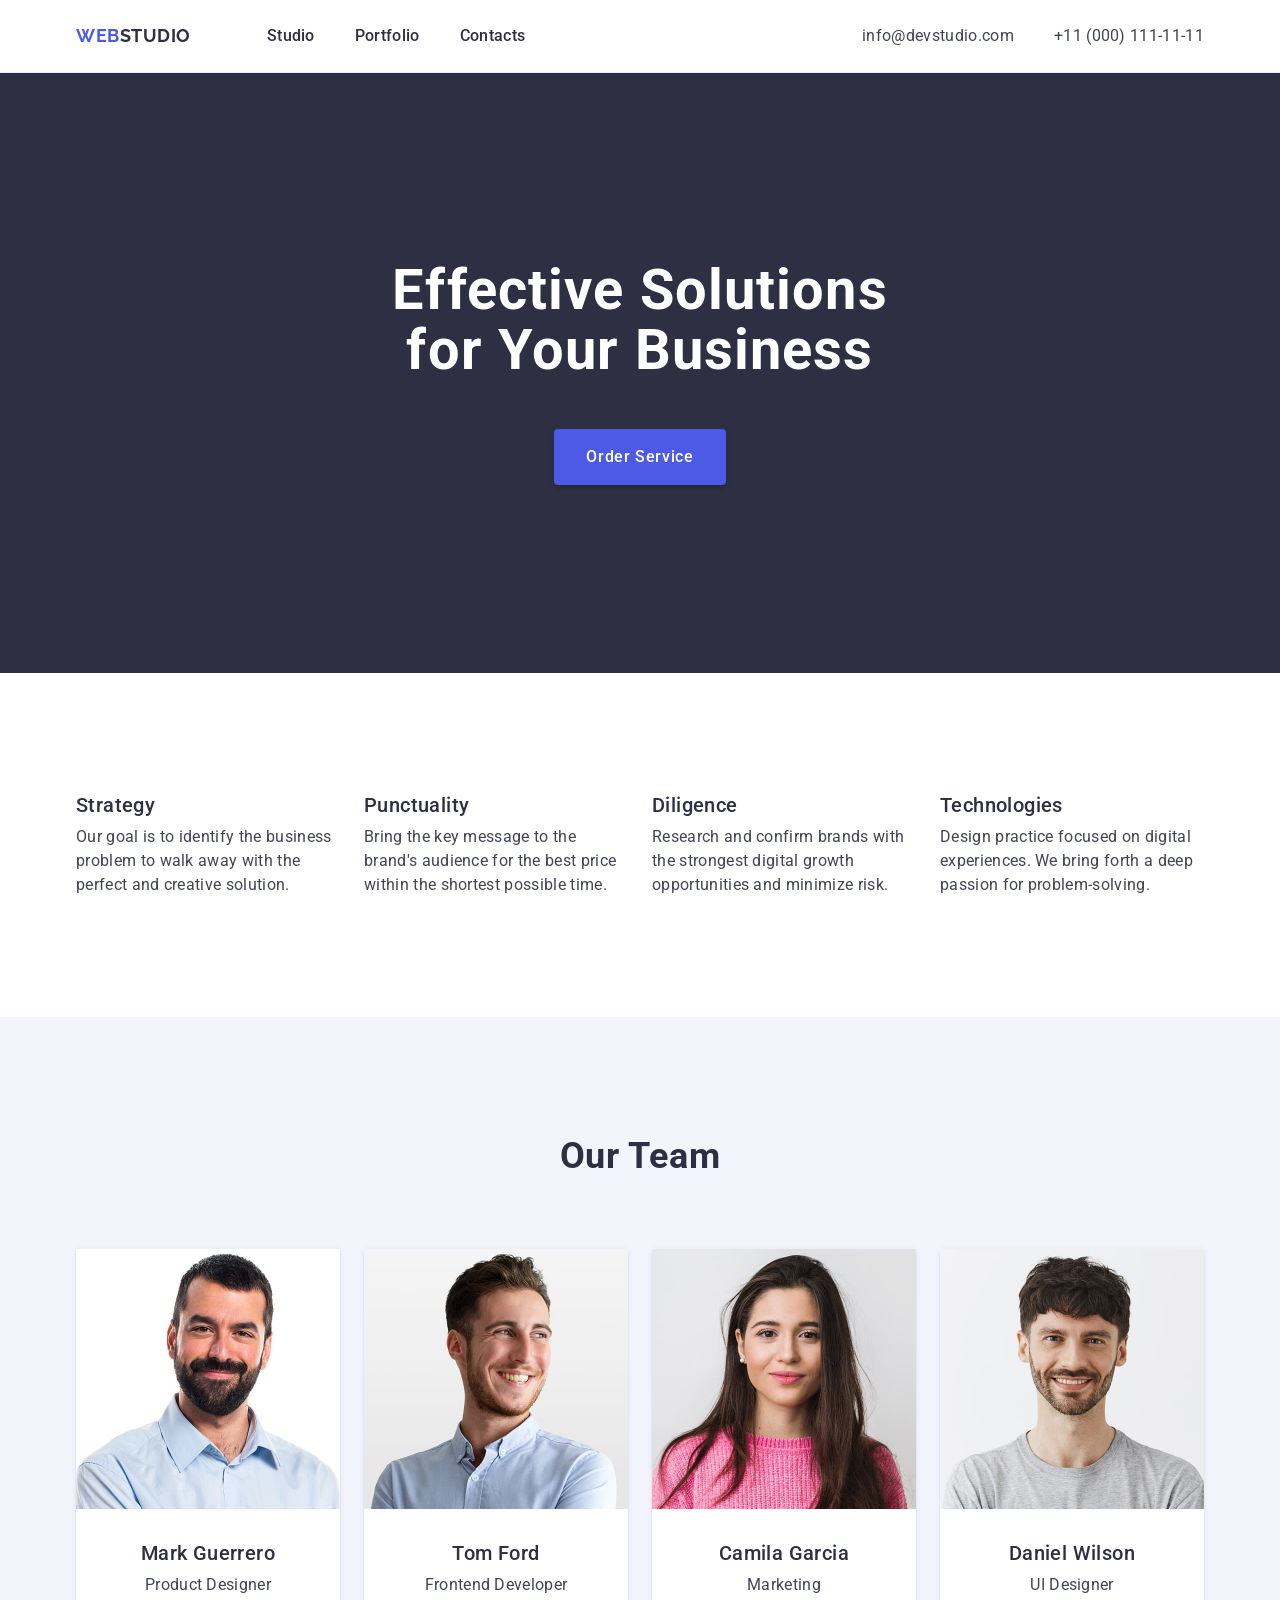
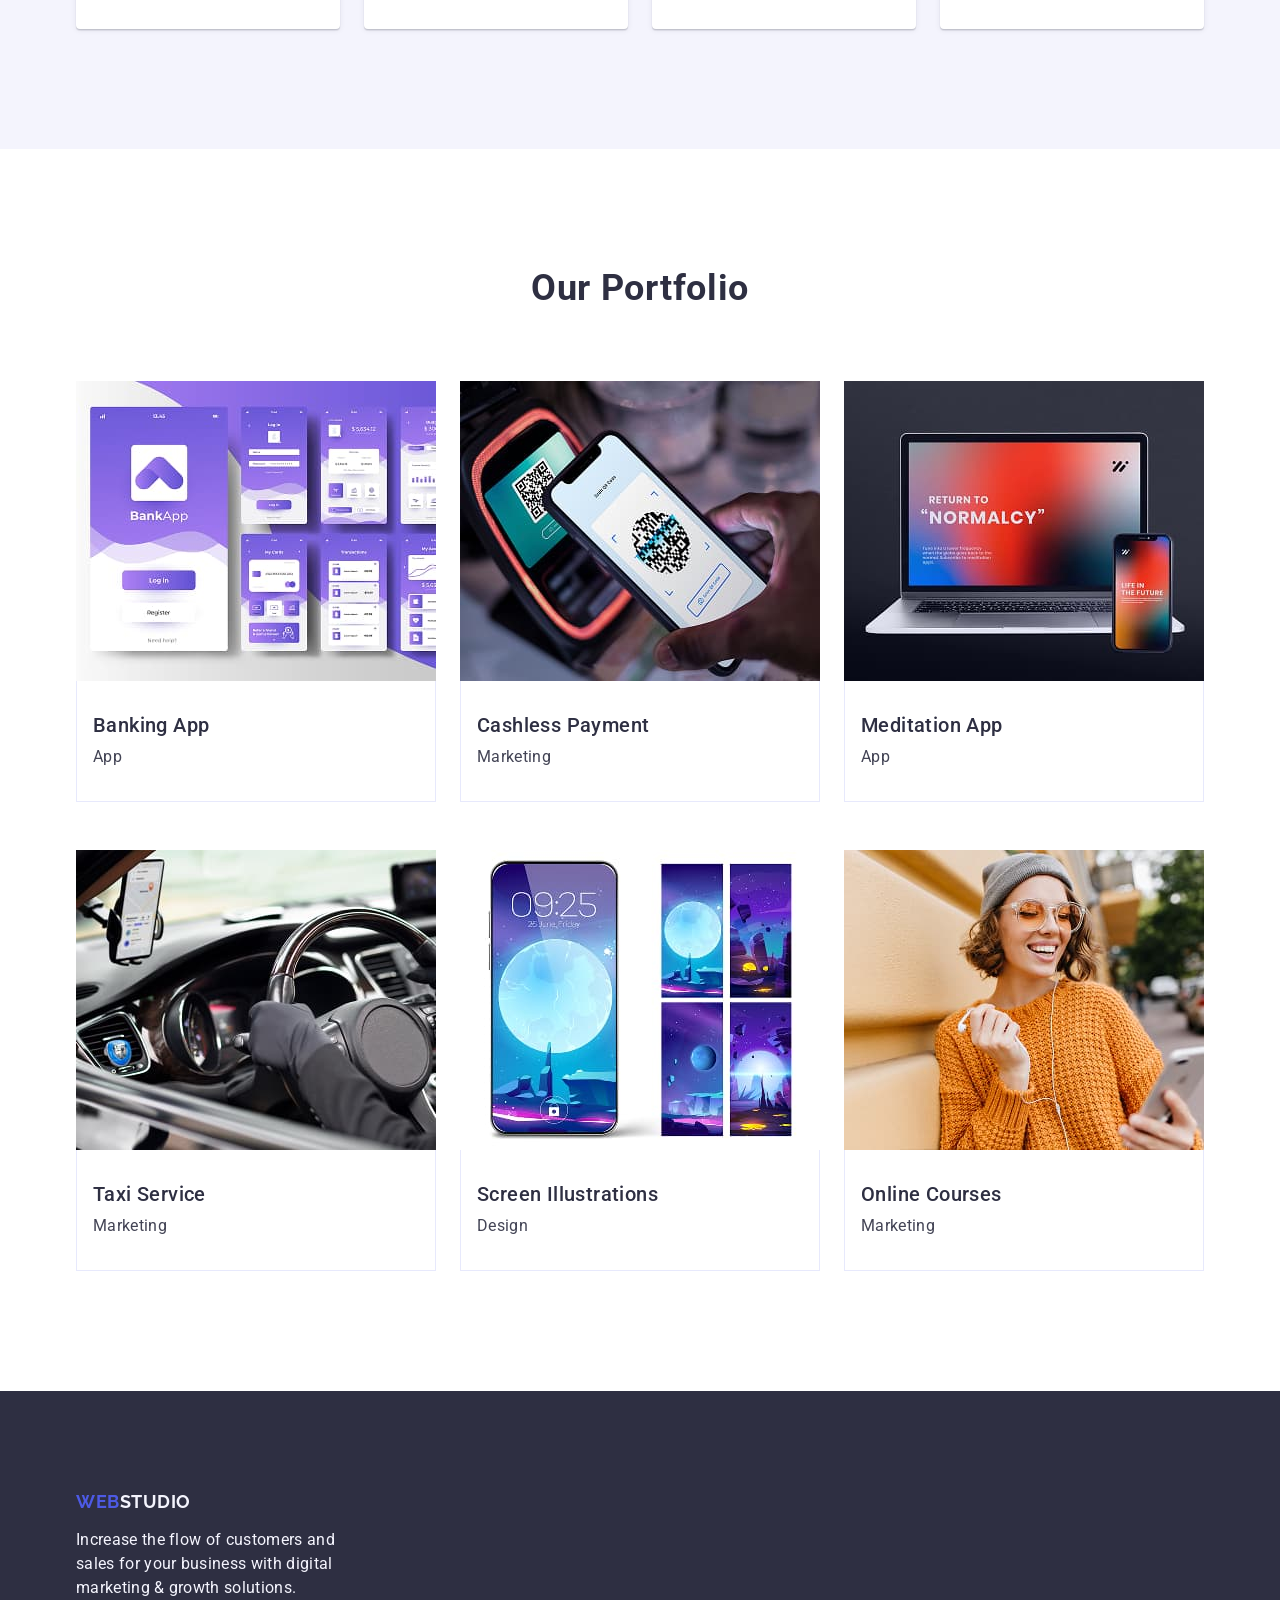
==== commit cf5523d7: "size, position of section, booton, items add modern-normalize, size of container, section. add flax " ====
--- a/index.html
+++ b/index.html
@@ -22,199 +22,233 @@
   </head>
   <body>
     <header class="page-header">
-      <nav class="header-nav">
-        <a class="logo header-logo" href="./index.html"
+      <div class="container header-container">
+        <nav class="header-nav">
+          <a class="logo header-logo" href="./index.html"
+            >Web<span class="logo-part">Studio</span></a
+          >
+          <ul class="nav-list">
+            <li class="nav-item">
+              <a class="nav-link" href="./index.html">Studio</a>
+            </li>
+            <li class="nav-item"><a class="nav-link" href="">Portfolio</a></li>
+            <li class="nav-item"><a class="nav-link" href="">Contacts</a></li>
+          </ul>
+        </nav>
+
+        <address class="address">
+          <ul class="address-list">
+            <li class="address-item">
+              <a class="address-link" href="mailto:info@devstudio.com"
+                >info@devstudio.com</a
+              >
+            </li>
+            <li class="address-item">
+              <a class="address-link" href="tel:+110001111111"
+                >+11 (000) 111-11-11</a
+              >
+            </li>
+          </ul>
+        </address>
+      </div>
+    </header>
+
+    <main>
+      <section class="hero">
+        <div class="container">
+          <div class="hero-wrapper">
+            <h1 class="hero-title">Effective Solutions for Your Business</h1>
+            <button class="hero-button" type="button">Order Service</button>
+          </div>
+        </div>
+      </section>
+
+      <section class="section advantages">
+        <div class="container">
+          <h2 class="visually-hidden">Our advantages</h2>
+          <ul class="advantages-list">
+            <li class="advantages-item">
+              <h3 class="subtitle">Strategy</h3>
+              <p class="section-text">
+                Our goal is to identify the business problem to walk away with
+                the perfect and creative solution.
+              </p>
+            </li>
+            <li class="advantages-item">
+              <h3 class="subtitle">Punctuality</h3>
+              <p class="section-text">
+                Bring the key message to the brand's audience for the best price
+                within the shortest possible time.
+              </p>
+            </li>
+            <li class="advantages-item">
+              <h3 class="subtitle">Diligence</h3>
+              <p class="section-text">
+                Research and confirm brands with the strongest digital growth
+                opportunities and minimize risk.
+              </p>
+            </li>
+            <li class="advantages-item">
+              <h3 class="subtitle">Technologies</h3>
+              <p class="section-text">
+                Design practice focused on digital experiences. We bring forth a
+                deep passion for problem-solving.
+              </p>
+            </li>
+          </ul>
+        </div>
+      </section>
+      <section class="section team">
+        <div class="container">
+          <h2 class="section-title">Our Team</h2>
+          <ul class="team-list">
+            <li class="team-item">
+              <img
+                src="./images/team/img-3.jpg"
+                alt="photo Mark"
+                width="264"
+                height="260"
+              />
+              <div class="section-content">
+                <h3 class="subtitle">Mark Guerrero</h3>
+                <p class="section-text">Product Designer</p>
+              </div>
+            </li>
+            <li class="team-item">
+              <img
+                src="./images/team/img-2.jpg"
+                alt="photo Tom"
+                width="264"
+                height="260"
+              />
+              <div class="section-content">
+                <h3 class="subtitle">Tom Ford</h3>
+                <p class="section-text">Frontend Developer</p>
+              </div>
+            </li>
+            <li class="team-item">
+              <img
+                src="./images/team/img-1.jpg"
+                alt="photo Camila"
+                width="264"
+                height="260"
+              />
+              <div class="section-content">
+                <h3 class="subtitle">Camila Garcia</h3>
+                <p class="section-text">Marketing</p>
+              </div>
+            </li>
+            <li class="team-item">
+              <img
+                src="./images/team/img.jpg"
+                alt="photo Daniel"
+                width="264"
+                height="260"
+              />
+              <div class="section-content">
+                <h3 class="subtitle">Daniel Wilson</h3>
+                <p class="section-text">UI Designer</p>
+              </div>
+            </li>
+          </ul>
+        </div>
+      </section>
+      <section class="section portfolio">
+        <div class="container">
+          <h2 class="section-title">Our Portfolio</h2>
+          <ul class="portfolio-list">
+            <li class="portfolio-item">
+              <img
+                class="portfolio-img"
+                src="./images/portfolio/img1.jpg"
+                alt="bankapp"
+                width="360"
+                height="300"
+              />
+              <div class="section-content">
+                <h3 class="subtitle">Banking App</h3>
+                <p class="section-text">App</p>
+              </div>
+            </li>
+            <li class="portfolio-item">
+              <img
+                class="portfolio-img"
+                src="./images/portfolio/img2.jpg"
+                alt="Cashless Payment"
+                width="360"
+                height="300"
+              />
+              <div class="section-content">
+                <h3 class="subtitle">Cashless Payment</h3>
+                <p class="section-text">Marketing</p>
+              </div>
+            </li>
+            <li class="portfolio-item">
+              <img
+                class="portfolio-img"
+                src="./images/portfolio/img3.jpg"
+                alt="Meditation App"
+                width="360"
+                height="300"
+              />
+              <div class="section-content">
+                <h3 class="subtitle">Meditation App</h3>
+                <p class="section-text">App</p>
+              </div>
+            </li>
+            <li class="portfolio-item">
+              <img
+                class="portfolio-img"
+                src="./images/portfolio/img4.jpg"
+                alt="Taxi Service"
+                width="360"
+                height="300"
+              />
+              <div class="section-content">
+                <h3 class="subtitle">Taxi Service</h3>
+                <p class="section-text">Marketing</p>
+              </div>
+            </li>
+            <li class="portfolio-item">
+              <img
+                class="portfolio-img"
+                src="./images/portfolio/img5.jpg"
+                alt="Screen Illustrations"
+                width="360"
+                height="300"
+              />
+              <div class="section-content">
+                <h3 class="subtitle">Screen Illustrations</h3>
+                <p class="section-text">Design</p>
+              </div>
+            </li>
+            <li class="portfolio-item">
+              <img
+                class="portfolio-img"
+                src="./images/portfolio/img6.jpg"
+                alt="Online Courses"
+                width="360"
+                height="300"
+              />
+              <div class="section-content">
+                <h3 class="subtitle">Online Courses</h3>
+                <p class="section-text">Marketing</p>
+              </div>
+            </li>
+          </ul>
+        </div>
+      </section>
+    </main>
+    <footer class="page-footer">
+      <div class="container">
+        <a class="logo footer-logo" href="./index.html"
           >Web<span class="logo-part">Studio</span></a
         >
-        <ul class="nav-list">
-          <li class="nav-item">
-            <a class="nav-link" href="./index.html">Studio</a>
-          </li>
-          <li class="nav-item"><a class="nav-link" href="">Portfolio</a></li>
-          <li class="nav-item"><a class="nav-link" href="">Contacts</a></li>
-        </ul>
-      </nav>
-
-      <address class="address">
-        <ul class="address-list">
-          <li class="address-item">
-            <a class="address-link" href="mailto:info@devstudio.com"
-              >info@devstudio.com</a
-            >
-          </li>
-          <li class="address-item">
-            <a class="address-link" href="tel:+110001111111"
-              >+11 (000) 111-11-11</a
-            >
-          </li>
-        </ul>
-      </address>
-    </header>
-
-    <main>
-      <section class="hero">
-        <h1 class="hero-title">Effective Solutions for Your Business</h1>
-        <button class="hero-button" type="button">Order Service</button>
-      </section>
-
-      <section>
-        <h2 class="section-title">Our advantages</h2>
-        <ul>
-          <li>
-            <h3 class="subtitle">Strategy</h3>
-            <p class="section-text">
-              Our goal is to identify the business problem to walk away with the
-              perfect and creative solution.
-            </p>
-          </li>
-          <li>
-            <h3 class="subtitle">Punctuality</h3>
-            <p class="section-text">
-              Bring the key message to the brand's audience for the best price
-              within the shortest possible time.
-            </p>
-          </li>
-          <li>
-            <h3 class="subtitle">Diligence</h3>
-            <p class="section-text">
-              Research and confirm brands with the strongest digital growth
-              opportunities and minimize risk.
-            </p>
-          </li>
-          <li>
-            <h3 class="subtitle">Technologies</h3>
-            <p class="section-text">
-              Design practice focused on digital experiences. We bring forth a
-              deep passion for problem-solving.
-            </p>
-          </li>
-        </ul>
-      </section>
-      <section class="team">
-        <h2 class="section-title">Our Team</h2>
-        <ul class="team-list">
-          <li class="team-item">
-            <img
-              src="./images/team/img-3.jpg"
-              alt="photo Mark"
-              width="264"
-              height="260"
-            />
-            <h3 class="subtitle">Mark Guerrero</h3>
-            <p class="section-text">Product Designer</p>
-          </li>
-          <li class="team-item">
-            <img
-              src="./images/team/img-2.jpg"
-              alt="photo Tom"
-              width="264"
-              height="260"
-            />
-            <h3 class="subtitle">Tom Ford</h3>
-            <p class="section-text">Frontend Developer</p>
-          </li>
-          <li class="team-item">
-            <img
-              src="./images/team/img-1.jpg"
-              alt="photo Camila"
-              width="264"
-              height="260"
-            />
-            <h3 class="subtitle">Camila Garcia</h3>
-            <p class="section-text">Marketing</p>
-          </li>
-          <li class="team-item">
-            <img
-              src="./images/team/img.jpg"
-              alt="photo Daniel"
-              width="264"
-              height="260"
-            />
-            <h3 class="subtitle">Daniel Wilson</h3>
-            <p class="section-text">UI Designer</p>
-          </li>
-        </ul>
-      </section>
-      <section>
-        <h2 class="section-title">Our Portfolio</h2>
-        <ul>
-          <li>
-            <img
-              class="portfolio-img"
-              src="./images/portfolio/img1.jpg"
-              alt="bankapp"
-              width="360"
-              height="300"
-            />
-            <h3 class="subtitle">Banking App</h3>
-            <p class="section-text">App</p>
-          </li>
-          <li>
-            <img
-              class="portfolio-img"
-              src="./images/portfolio/img2.jpg"
-              alt="Cashless Payment"
-              width="360"
-              height="300"
-            />
-            <h3 class="subtitle">Cashless Payment</h3>
-            <p class="section-text">Marketing</p>
-          </li>
-          <li>
-            <img
-              class="portfolio-img"
-              src="./images/portfolio/img3.jpg"
-              alt="Meditation App"
-              width="360"
-              height="300"
-            />
-            <h3 class="subtitle">Meditation App</h3>
-            <p class="section-text">App</p>
-          </li>
-          <li>
-            <img
-              class="portfolio-img"
-              src="./images/portfolio/img4.jpg"
-              alt="Taxi Service"
-              width="360"
-              height="300"
-            />
-            <h3 class="subtitle">Taxi Service</h3>
-            <p class="section-text">Marketing</p>
-          </li>
-          <li>
-            <img
-              class="portfolio-img"
-              src="./images/portfolio/img5.jpg"
-              alt="Screen Illustrations"
-              width="360"
-              height="300"
-            />
-            <h3 class="subtitle">Screen Illustrations</h3>
-            <p class="section-text">Design</p>
-          </li>
-          <li>
-            <img
-              class="portfolio-img"
-              src="./images/portfolio/img6.jpg"
-              alt="Online Courses"
-              width="360"
-              height="300"
-            />
-            <h3 class="subtitle">Online Courses</h3>
-            <p class="section-text">Marketing</p>
-          </li>
-        </ul>
-      </section>
-    </main>
-    <footer class="page-footer">
-      <a class="logo footer-logo" href="./index.html"
-        >Web<span class="logo-part">Studio</span></a
-      >
-      <p class="footer-text">
-        Increase the flow of customers and sales for your business with digital
-        marketing & growth solutions.
-      </p>
+        <p class="footer-text">
+          Increase the flow of customers and sales for your business with
+          digital marketing & growth solutions.
+        </p>
+      </div>
     </footer>
   </body>
 </html>
--- a/css/styles.css
+++ b/css/styles.css
@@ -13,6 +13,49 @@
 
 ul {
   list-style-type: none;
+  padding: 0;
+  margin: 0;
+}
+p,
+h1,
+h2,
+h3,
+h4,
+h5,
+h6 {
+  margin: 0;
+}
+img {
+  display: block;
+  max-width: 100%;
+  height: auto;
+}
+
+.visually-hidden {
+  position: absolute;
+  width: 1px;
+  height: 1px;
+  margin: -1px;
+  border: 0;
+  padding: 0;
+  white-space: nowrap;
+  clip-path: inset(100%);
+  clip: rect(0 0 0 0);
+  overflow: hidden;
+}
+
+.container {
+  max-width: 1158px;
+  padding: 0 15px;
+  margin: 0 auto;
+}
+
+.page-header {
+  border-bottom: 1px solid #e7e9fc;
+}
+.header-container {
+  display: flex;
+  align-items: center;
 }
 
 .logo {
@@ -30,12 +73,28 @@
 .footer-logo .logo-part {
   color: #f4f4fd;
 }
+
+.header-logo {
+  padding: 24px 0;
+  margin-right: 76px;
+}
+.header-nav {
+  display: flex;
+  align-items: center;
+}
+.nav-list {
+  display: flex;
+  align-items: center;
+  gap: 40px;
+}
 .nav-link {
   font-weight: 500;
   font-size: 16px;
   line-height: 1.5;
   letter-spacing: 0.02em;
   color: #2e2f42;
+  padding: 24px 0;
+  display: block;
 }
 .nav-link:hover,
 .nav-link:focus,
@@ -45,8 +104,16 @@
 }
 .address {
   font-style: normal;
+  margin-left: auto;
+}
+.address-list {
+  display: flex;
+  align-items: center;
+  gap: 40px;
 }
 .address-link {
+  display: block;
+  padding: 24px 0;
   font-size: 16px;
   line-height: 1.5;
   letter-spacing: 0.02em;
@@ -54,6 +121,9 @@
 }
 .hero {
   background-color: #2e2f42;
+}
+.hero-wrapper {
+  padding: 188px 0;
 }
 .hero-title {
   font-size: 56px;
@@ -61,19 +131,31 @@
   letter-spacing: 0.02em;
   text-align: center;
   color: #fff;
+  margin: 0 auto 48px;
+  width: 496px;
 }
 .hero-button {
+  display: block;
   background-color: #4d5ae5;
   font-weight: 500;
   font-size: 16px;
   line-height: 1.5;
   letter-spacing: 0.04em;
   color: #fff;
+  border-radius: 4px;
+  padding: 16px 32px;
+  box-shadow: 0 4px 4px 0 rgba(0, 0, 0, 0.15);
+  border: none;
+  margin: 0 auto;
 }
 .hero-button:hover,
 .hero-button:focus {
   background-color: #404bbf;
 }
+.section {
+  padding-top: 120px;
+  padding-bottom: 120px;
+}
 .section-title {
   font-size: 36px;
   line-height: 1.11;
@@ -81,6 +163,7 @@
   text-align: center;
   color: #2e2f42;
   text-transform: capitalize;
+  margin-bottom: 72px;
 }
 .subtitle {
   font-weight: 500;
@@ -88,30 +171,72 @@
   line-height: 1.2;
   letter-spacing: 0.02em;
   color: #2e2f42;
+  margin-bottom: 8px;
 }
 .section-text {
   font-size: 16px;
   line-height: 1.5;
   letter-spacing: 0.02em;
   color: #434455;
+}
+.section-content {
+  padding: 32px 16px;
+}
+
+.advantages-list {
+  display: flex;
+  gap: 24px;
+}
+.advantages-item {
+  width: calc((100% - 72px) / 4);
 }
 .team {
   background-color: #f4f4fd;
 }
+
+.team-list {
+  display: flex;
+  gap: 24px;
+}
 .team-item {
+  width: calc((100% - 72px) / 4);
   background-color: #fff;
+  border-radius: 0 0 4px 4px;
+  box-shadow: 0 2px 1px 0 rgba(46, 47, 66, 0.08),
+    0 1px 1px 0 rgba(46, 47, 66, 0.16), 0 1px 6px 0 rgba(46, 47, 66, 0.08);
 }
 .team .subtitle,
 .team .section-text {
   text-align: center;
 }
+.portfolio-list {
+  display: flex;
+  flex-wrap: wrap;
+  gap: 48px 24px;
+}
+.portfolio-item {
+  width: calc((100% - 48px) / 3);
+}
+.portfolio-item .section-content {
+  border-bottom: 1px solid #e7e9fc;
+  border-left: 1px solid #e7e9fc;
+  border-right: 1px solid #e7e9fc;
+}
 
 .page-footer {
   background-color: #2e2f42;
-}
+  padding-top: 100px;
+  padding-bottom: 100px;
+}
+.footer-logo {
+  display: inline-block;
+  margin-bottom: 16px;
+}
+
 .footer-text {
   font-size: 16px;
   line-height: 1.5;
   letter-spacing: 0.02em;
   color: #f4f4fd;
-}
+  width: 264px;
+}
